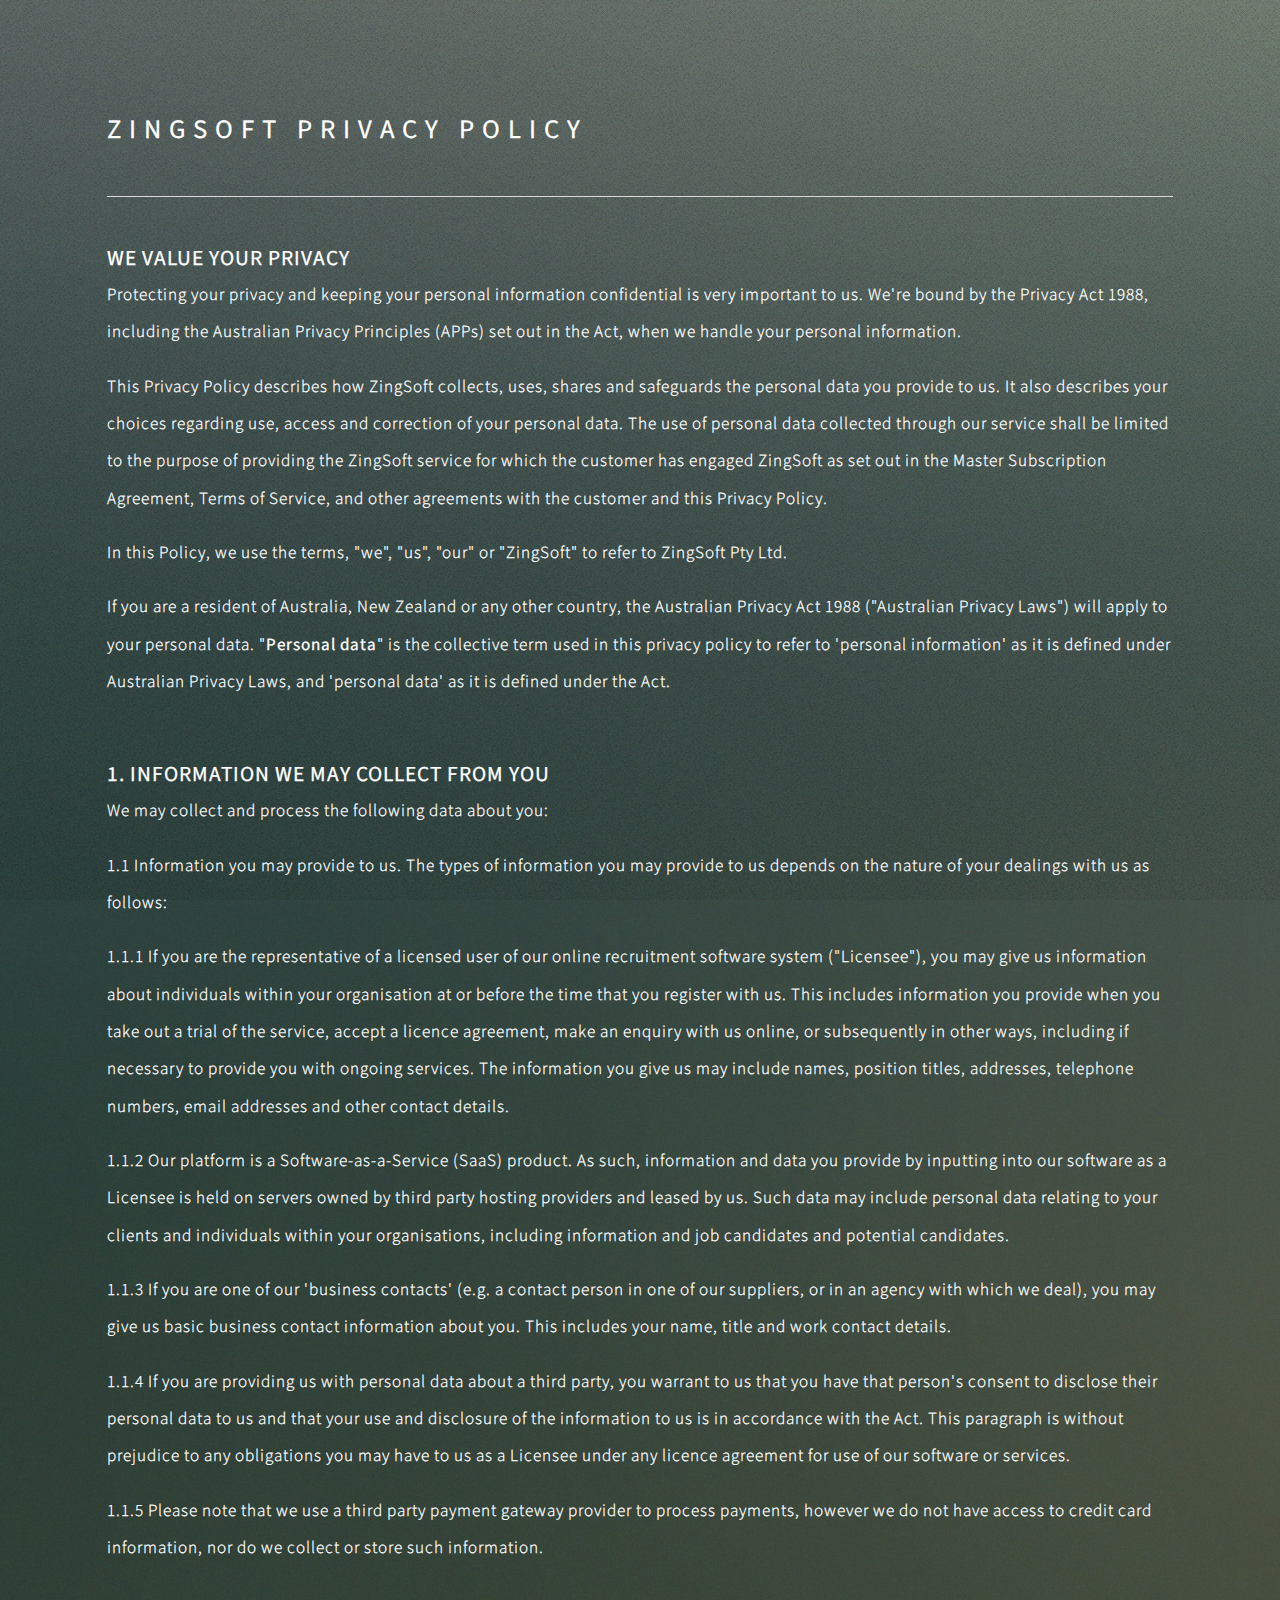
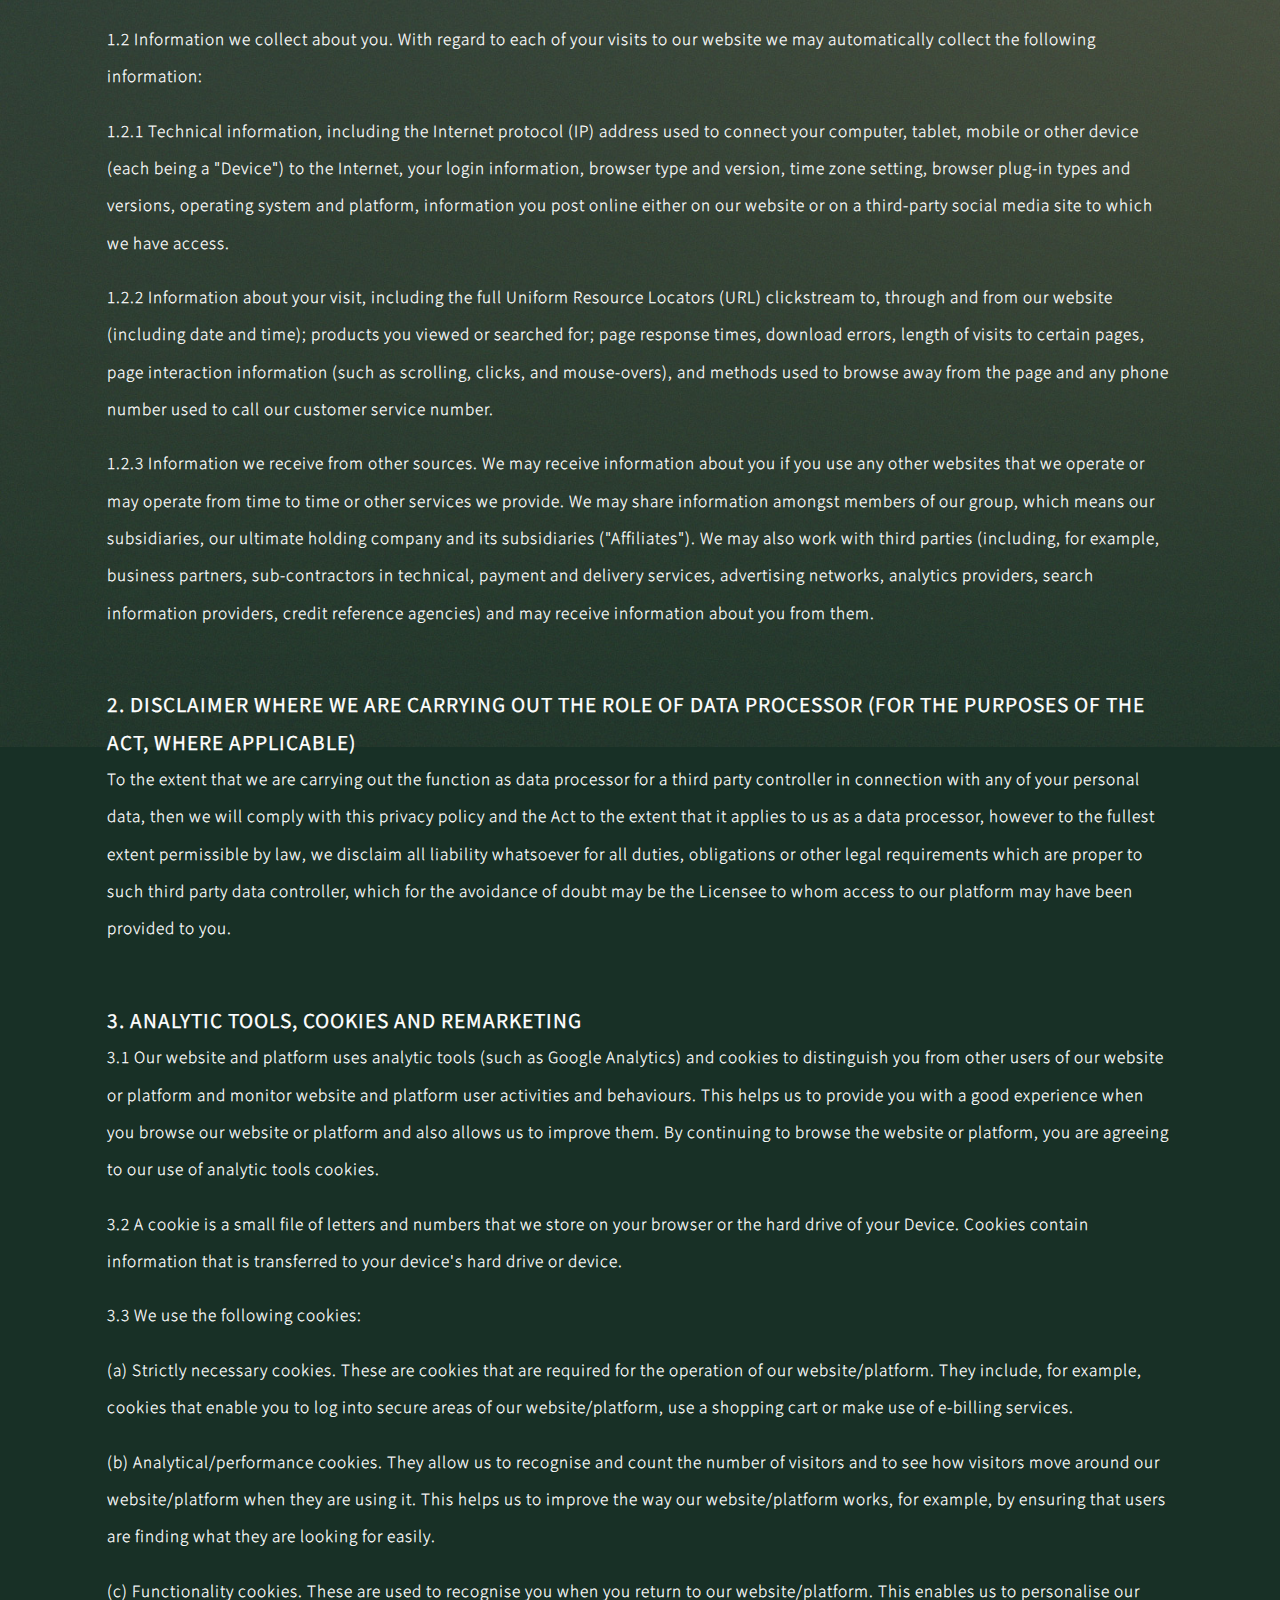
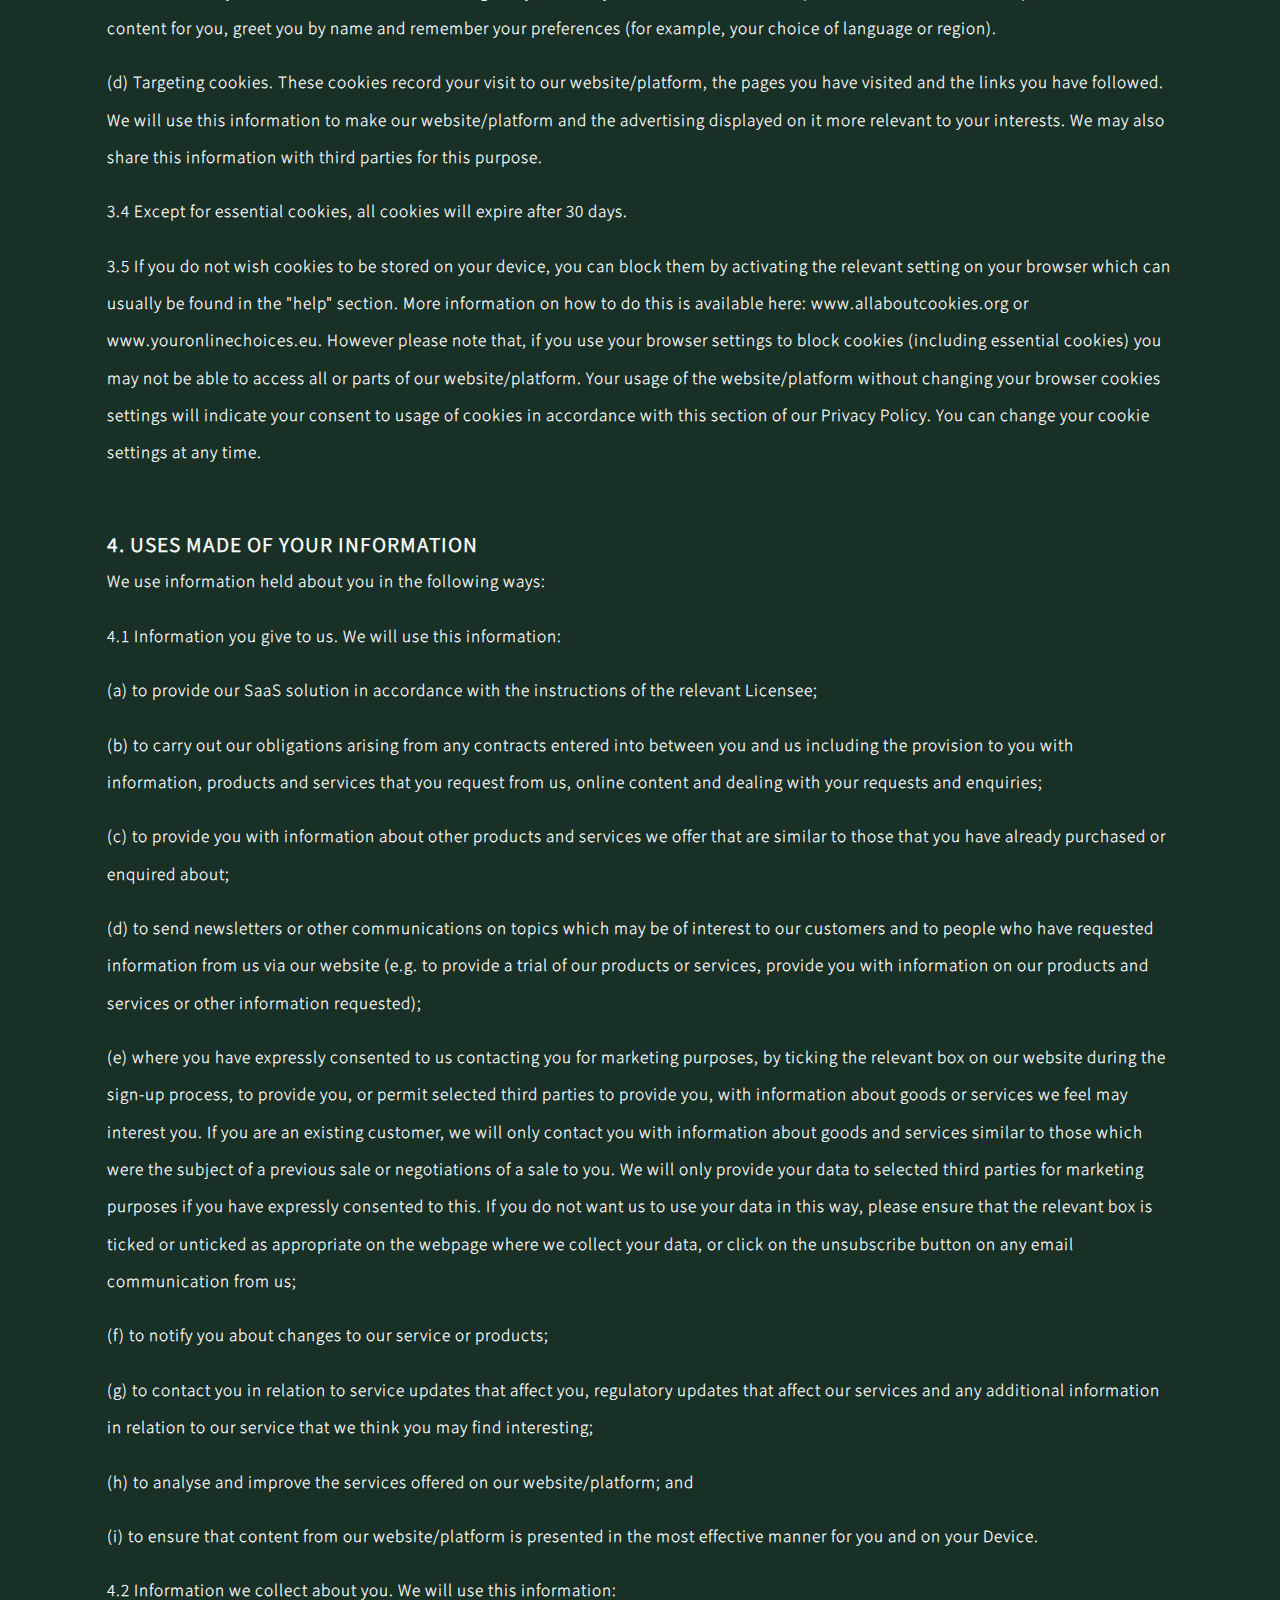
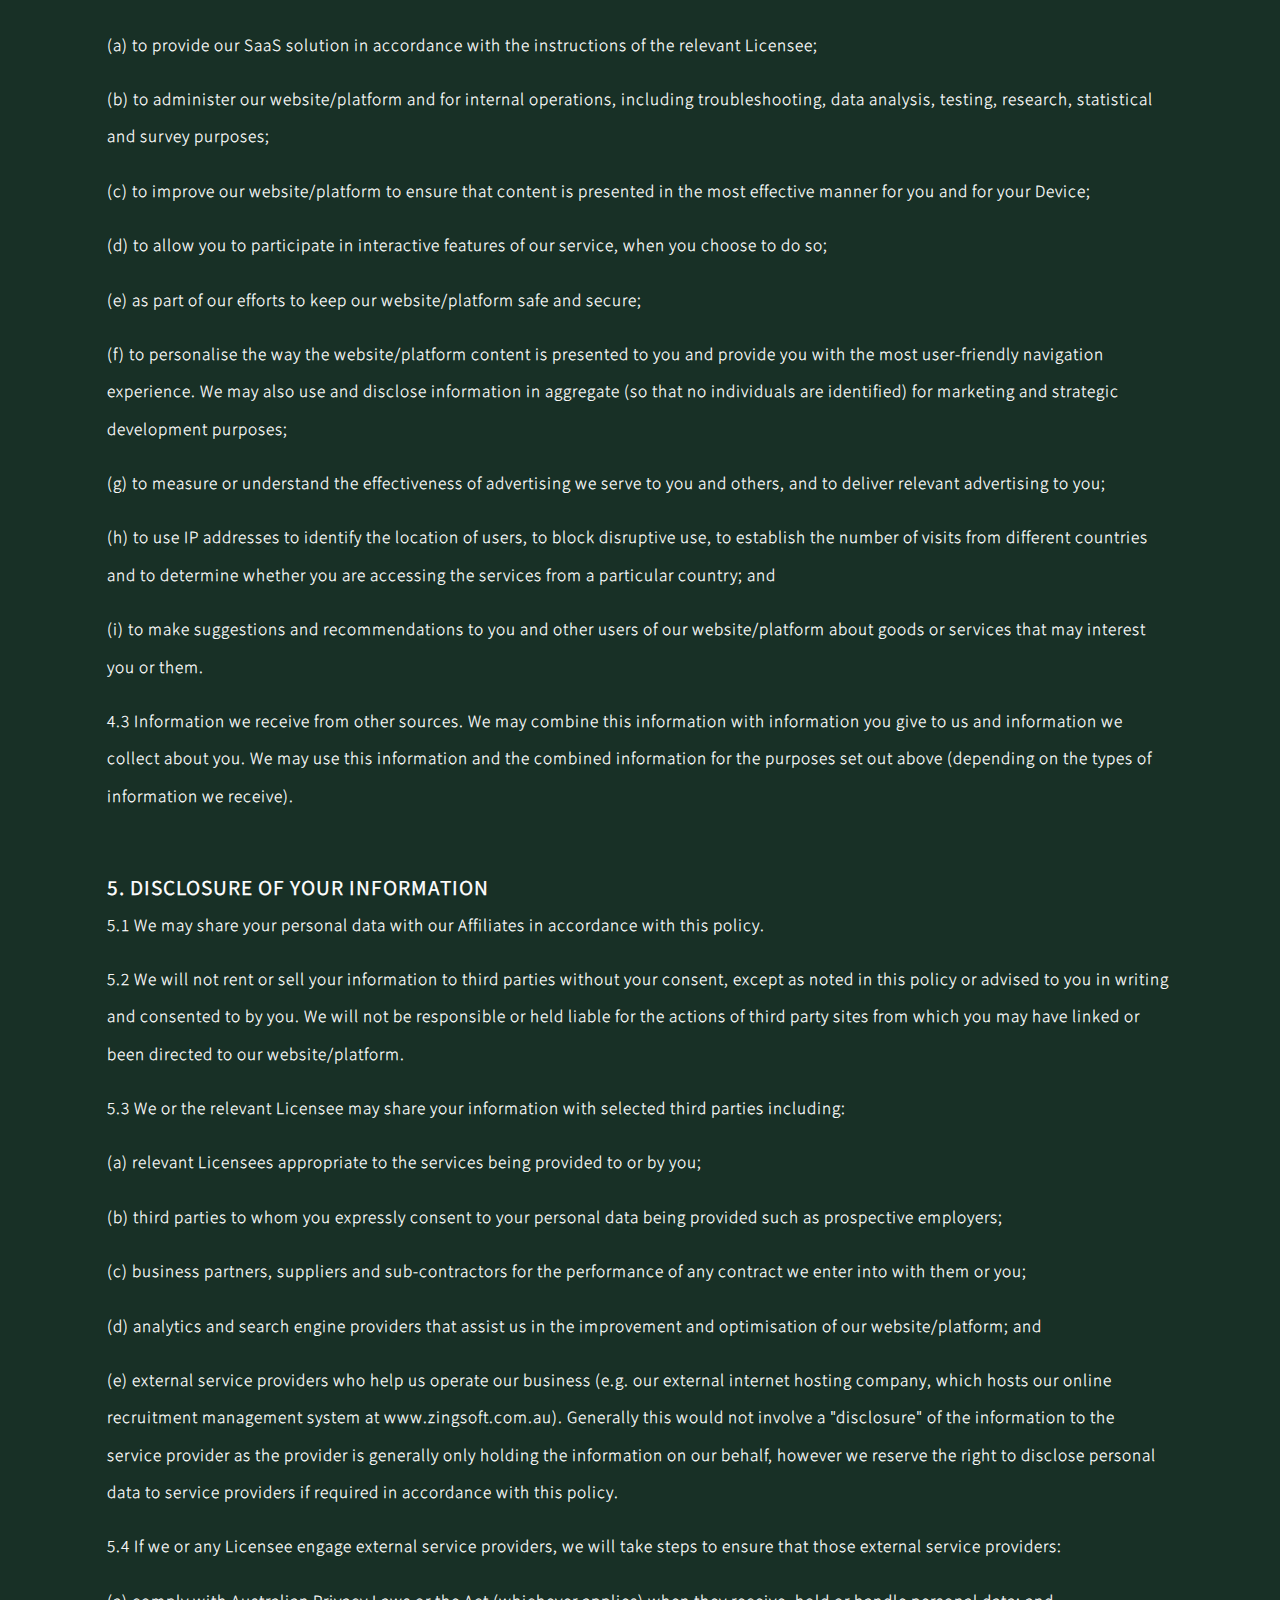
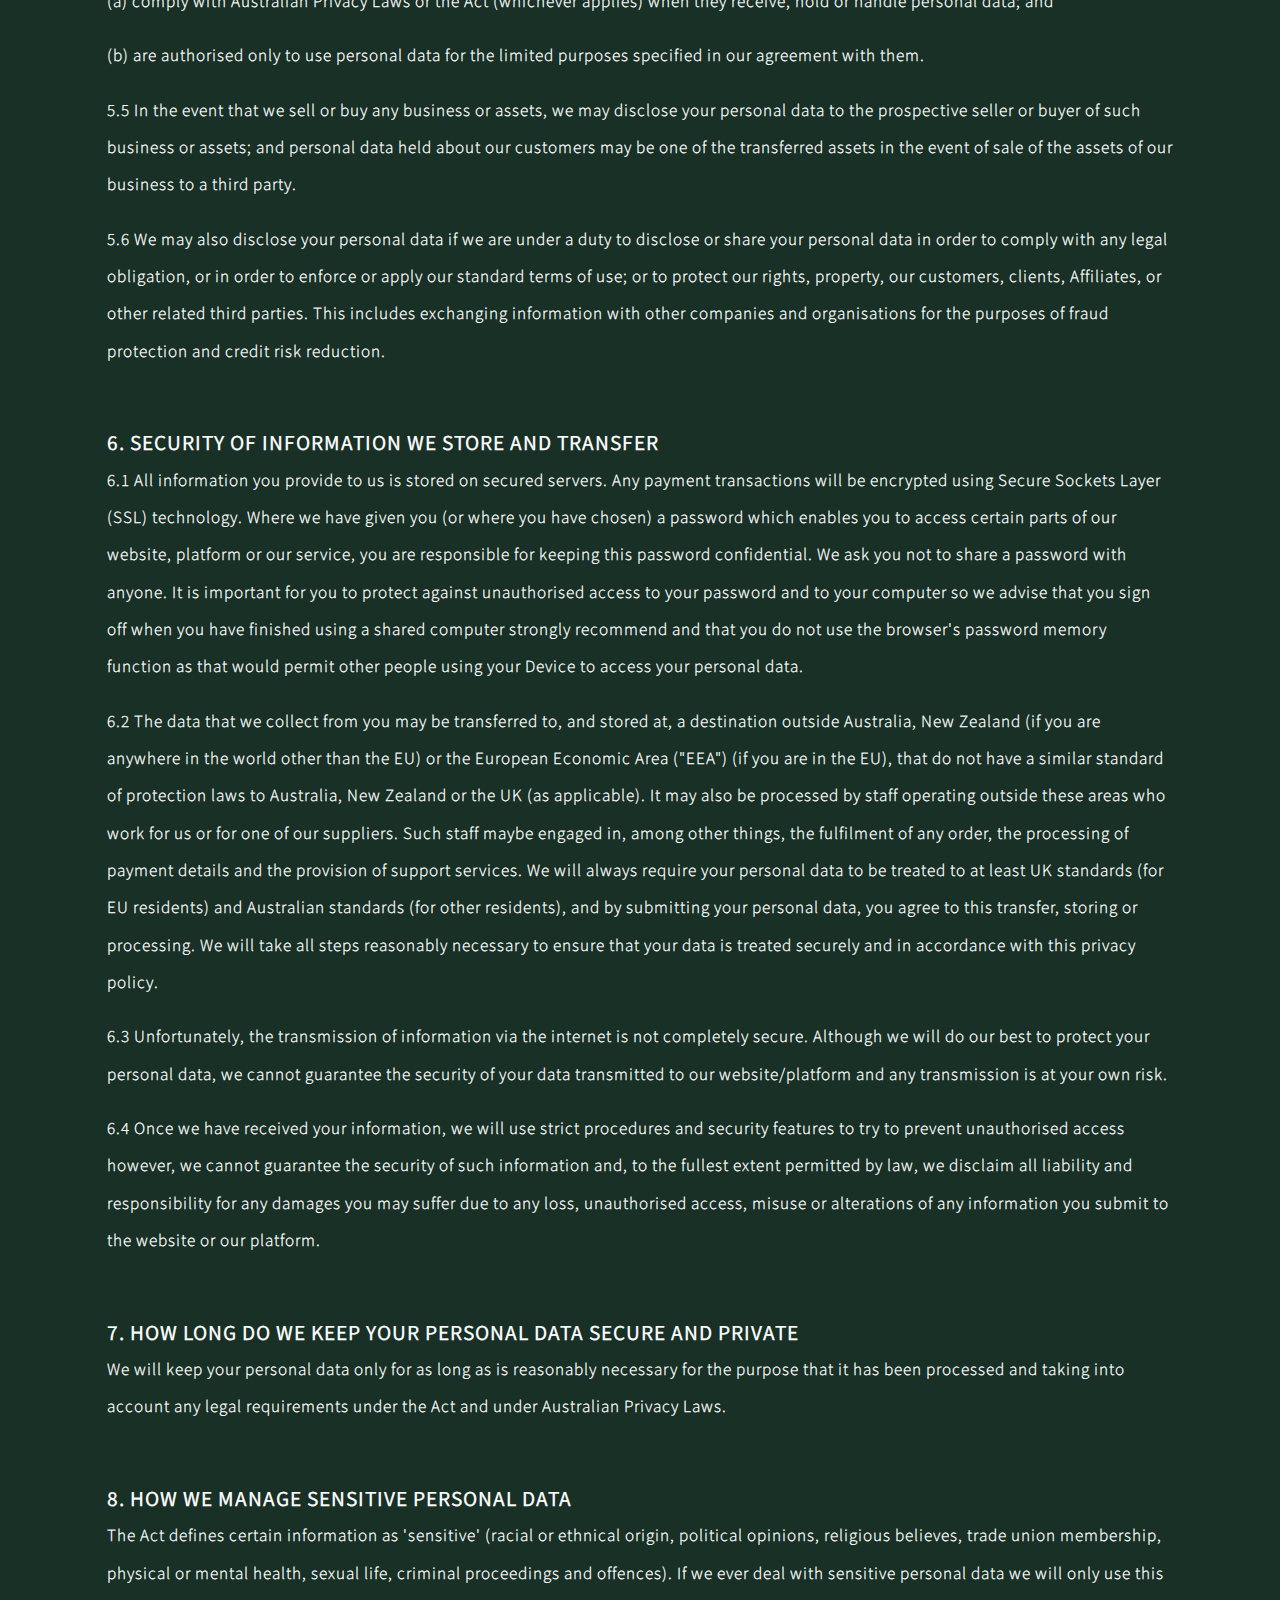
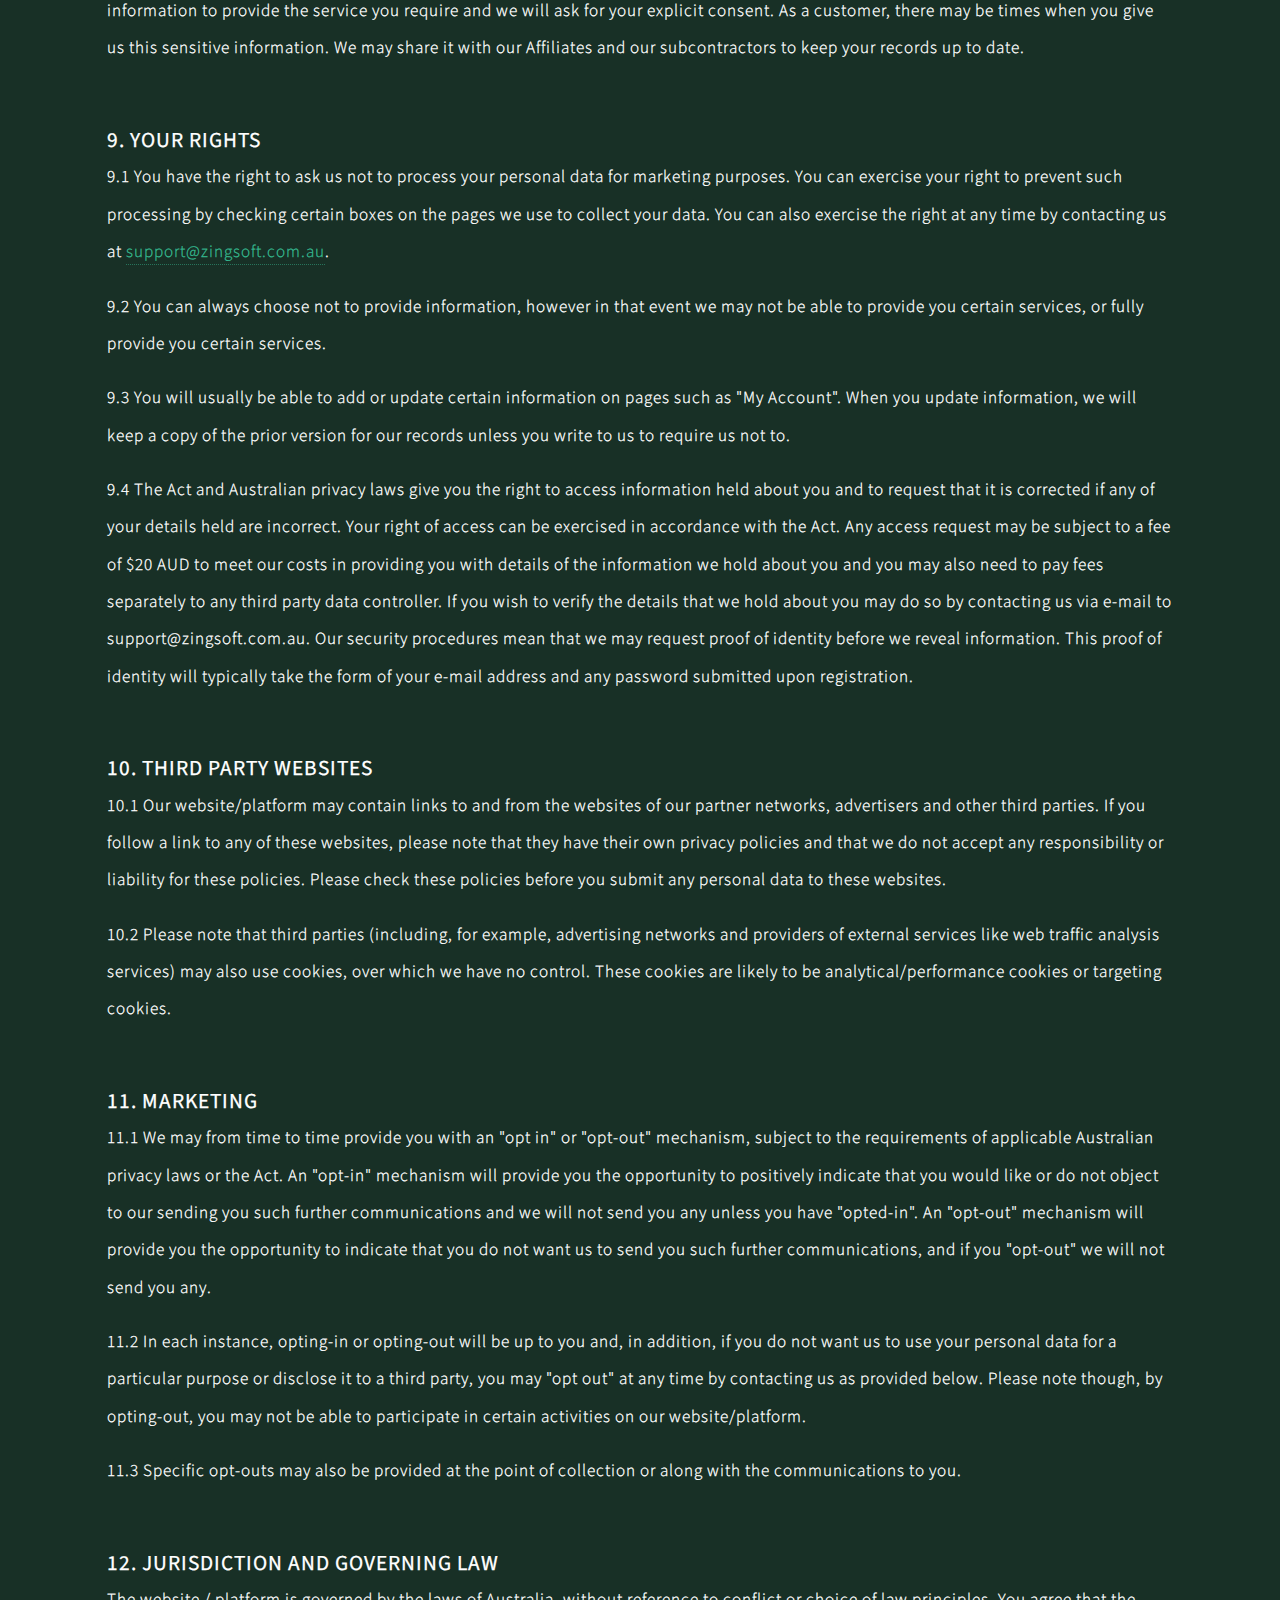
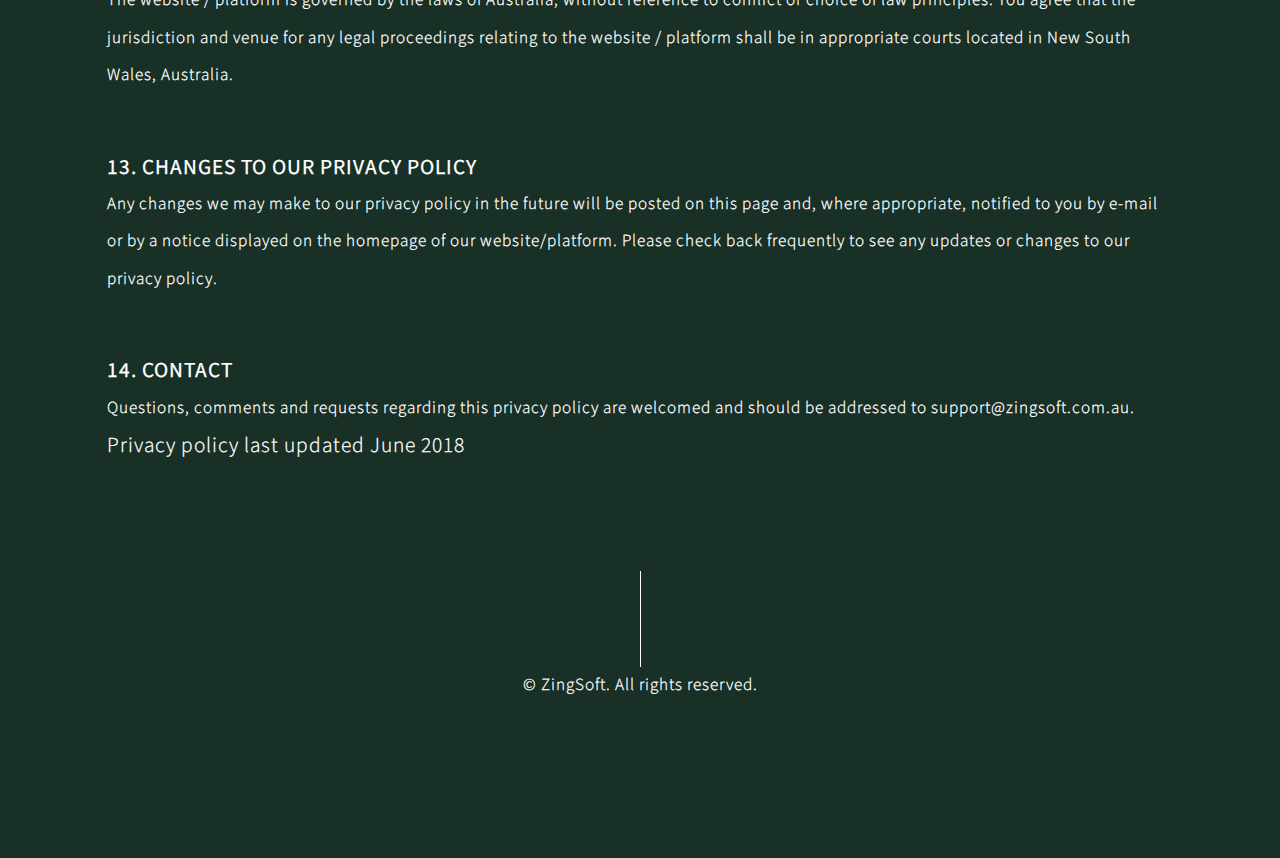
==== privacy.html @ b3373a80 "added privacy page" ====
<!DOCTYPE HTML>
<html>
	<head>
		<title>Overflow by HTML5 UP</title>
		<meta charset="utf-8" />
		<meta name="viewport" content="width=device-width, initial-scale=1" />
		<!--[if lte IE 8]><script src="assets/js/ie/html5shiv.js"></script><![endif]-->
		<link rel="stylesheet" href="assets/css/main.css" />
		<!--[if lte IE 8]><link rel="stylesheet" href="assets/css/ie8.css" /><![endif]-->
		<link rel="stylesheet" href="assets/css/privacy.css" />
	</head>
	<body>
		<!-- Banner -->
		<section id="privacy">
			<section class="content">
			<header>
				<h2>ZingSoft Privacy Policy</h2>
				<hr/>
			</header>

			<h1>We value your privacy</h1>
			<p> Protecting your privacy and keeping your personal information confidential is very important to us. We're bound by the Privacy Act 1988, including the Australian Privacy Principles (APPs) set out in the Act, when we handle your personal information.</p> 

			<p>This Privacy Policy describes how ZingSoft collects, uses, shares and safeguards the personal data you provide to us. It also describes your choices regarding use, access and correction of your personal data. The use of personal data collected through our service shall be limited to the purpose of providing the ZingSoft service for which the customer has engaged ZingSoft as set out in the Master Subscription Agreement, Terms of Service, and other agreements with the customer and this Privacy Policy.</p>

			<p>In this Policy, we use the terms, "we", "us", "our" or "ZingSoft" to refer to ZingSoft Pty Ltd.</p>

			<p>If you are a resident of Australia, New Zealand or any other country, the Australian Privacy Act 1988 ("Australian Privacy Laws") will apply to your personal data. "<b>Personal data</b>" is the collective term used in this privacy policy to refer to 'personal information' as it is defined under Australian Privacy Laws, and 'personal data' as it is defined under the Act.</p>
			<br/>


			<h1>1. Information we may collect from you</h1>
			<p>We may collect and process the following data about you:</p>
			<p>1.1 Information you may provide to us. The types of information you may provide to us depends on the nature of your dealings with us as follows:</p>

			<p>1.1.1 If you are the representative of a licensed user of our online recruitment software system ("Licensee"), you may give us information about individuals within your organisation at or before the time that you register with us. This includes information you provide when you take out a trial of the service, accept a licence agreement, make an enquiry with us online, or subsequently in other ways, including if necessary to provide you with ongoing services. The information you give us may include names, position titles, addresses, telephone numbers, email addresses and other contact details.</p>
			<p>1.1.2 Our platform is a Software-as-a-Service (SaaS) product. As such, information and data you provide by inputting into our software as a Licensee is held on servers owned by third party hosting providers and leased by us. Such data may include personal data relating to your clients and individuals within your organisations, including information and job candidates and potential candidates.</p>
			<p>1.1.3 If you are one of our 'business contacts' (e.g. a contact person in one of our suppliers, or in an agency with which we deal), you may give us basic business contact information about you. This includes your name, title and work contact details.</p>
			<p>1.1.4 If you are providing us with personal data about a third party, you warrant to us that you have that person's consent to disclose their personal data to us and that your use and disclosure of the information to us is in accordance with the Act. This paragraph is without prejudice to any obligations you may have to us as a Licensee under any licence agreement for use of our software or services.</p>
			<p>1.1.5 Please note that we use a third party payment gateway provider to process payments, however we do not have access to credit card information, nor do we collect or store such information.</p>

			<br/>
			<p>1.2 Information we collect about you. With regard to each of your visits to our website we may automatically collect the following information:</p>
			<p>1.2.1 Technical information, including the Internet protocol (IP) address used to connect your computer, tablet, mobile or other device (each being a "Device") to the Internet, your login information, browser type and version, time zone setting, browser plug-in types and versions, operating system and platform, information you post online either on our website or on a third-party social media site to which we have access.</p>
			<p>1.2.2 Information about your visit, including the full Uniform Resource Locators (URL) clickstream to, through and from our website (including date and time); products you viewed or searched for; page response times, download errors, length of visits to certain pages, page interaction information (such as scrolling, clicks, and mouse-overs), and methods used to browse away from the page and any phone number used to call our customer service number.</p>
			<p>1.2.3 Information we receive from other sources. We may receive information about you if you use any other websites that we operate or may operate from time to time or other services we provide. We may share information amongst members of our group, which means our subsidiaries, our ultimate holding company and its subsidiaries ("Affiliates"). We may also work with third parties (including, for example, business partners, sub-contractors in technical, payment and delivery services, advertising networks, analytics providers, search information providers, credit reference agencies) and may receive information about you from them.</p>



			<br/>
			<h1>2. Disclaimer where we are carrying out the role of data processor (for the purposes of the Act, where applicable)</h1>
			<p>To the extent that we are carrying out the function as data processor for a third party controller in connection with any of your personal data, then we will comply with this privacy policy and the Act to the extent that it applies to us as a data processor, however to the fullest extent permissible by law, we disclaim all liability whatsoever for all duties, obligations or other legal requirements which are proper to such third party data controller, which for the avoidance of doubt may be the Licensee to whom access to our platform may have been provided to you.</p>

			<br/>
			<h1>3. Analytic Tools, Cookies and Remarketing</h1>
			<p>3.1 Our website and platform uses analytic tools (such as Google Analytics) and cookies to distinguish you from other users of our website or platform and monitor website and platform user activities and behaviours. This helps us to provide you with a good experience when you browse our website or platform and also allows us to improve them. By continuing to browse the website or platform, you are agreeing to our use of analytic tools cookies.</p>
			<p>3.2 A cookie is a small file of letters and numbers that we store on your browser or the hard drive of your Device. Cookies contain information that is transferred to your device's hard drive or device.</p>
			<p>3.3 We use the following cookies:</p>
			<p>(a) Strictly necessary cookies. These are cookies that are required for the operation of our website/platform. They include, for example, cookies that enable you to log into secure areas of our website/platform, use a shopping cart or make use of e-billing services.</p>
			<p>(b) Analytical/performance cookies. They allow us to recognise and count the number of visitors and to see how visitors move around our website/platform when they are using it. This helps us to improve the way our website/platform works, for example, by ensuring that users are finding what they are looking for easily.</p>
			<p>(c) Functionality cookies. These are used to recognise you when you return to our website/platform. This enables us to personalise our content for you, greet you by name and remember your preferences (for example, your choice of language or region).</p>
			<p>(d) Targeting cookies. These cookies record your visit to our website/platform, the pages you have visited and the links you have followed. We will use this information to make our website/platform and the advertising displayed on it more relevant to your interests. We may also share this information with third parties for this purpose.</p>
			<p>3.4 Except for essential cookies, all cookies will expire after 30 days.</p>
			<p>3.5 If you do not wish cookies to be stored on your device, you can block them by activating the relevant setting on your browser which can usually be found in the "help" section. More information on how to do this is available here: www.allaboutcookies.org or www.youronlinechoices.eu. However please note that, if you use your browser settings to block cookies (including essential cookies) you may not be able to access all or parts of our website/platform. Your usage of the website/platform without changing your browser cookies settings will indicate your consent to usage of cookies in accordance with this section of our Privacy Policy. You can change your cookie settings at any time.</p><br/>


			<h1>4. Uses made of your information</h1>
			<!-- A comment is visible in the source code only -->
			<p>We use information held about you in the following ways:</p>
			<p>4.1 Information you give to us. We will use this information:</p>
			<p>(a) to provide our SaaS solution in accordance with the instructions of the relevant Licensee;</p>
			<p>(b) to carry out our obligations arising from any contracts entered into between you and us including the provision to you with information, products and services that you request from us, online content and dealing with your requests and enquiries;</p>
			<p>(c) to provide you with information about other products and services we offer that are similar to those that you have already purchased or enquired about;</p>
			<p>(d) to send newsletters or other communications on topics which may be of interest to our customers and to people who have requested information from us via our website (e.g. to provide a trial of our products or services, provide you with information on our products and services or other information requested);</p>
			<p>(e) where you have expressly consented to us contacting you for marketing purposes, by ticking the relevant box on our website during the sign-up process, to provide you, or permit selected third parties to provide you, with information about goods or services we feel may interest you. If you are an existing customer, we will only contact you with information about goods and services similar to those which were the subject of a previous sale or negotiations of a sale to you. We will only provide your data to selected third parties for marketing purposes if you have expressly consented to this. If you do not want us to use your data in this way, please ensure that the relevant box is ticked or unticked as appropriate on the webpage where we collect your data, or click on the unsubscribe button on any email communication from us;</p>
			<p>(f) to notify you about changes to our service or products;</p>
			<p>(g) to contact you in relation to service updates that affect you, regulatory updates that affect our services and any additional information in relation to our service that we think you may find interesting;</p>
			<p>(h) to analyse and improve the services offered on our website/platform; and</p>
			<p>(i) to ensure that content from our website/platform is presented in the most effective manner for you and on your Device.</p>

			<!-- A comment is visible in the source code only -->
			<p>4.2 Information we collect about you. We will use this information:</p>
			<p>(a) to provide our SaaS solution in accordance with the instructions of the relevant Licensee;</p>
			<p>(b) to administer our website/platform and for internal operations, including troubleshooting, data analysis, testing, research, statistical and survey purposes;</p>
			<p>(c) to improve our website/platform to ensure that content is presented in the most effective manner for you and for your Device;</p>
			<p>(d) to allow you to participate in interactive features of our service, when you choose to do so;</p>
			<p>(e) as part of our efforts to keep our website/platform safe and secure;</p>
			<p>(f) to personalise the way the website/platform content is presented to you and provide you with the most user-friendly navigation experience. We may also use and disclose information in aggregate (so that no individuals are identified) for marketing and strategic development purposes;</p>
			<p>(g) to measure or understand the effectiveness of advertising we serve to you and others, and to deliver relevant advertising to you;</p>
			<p>(h) to use IP addresses to identify the location of users, to block disruptive use, to establish the number of visits from different countries and to determine whether you are accessing the services from a particular country; and</p>
			<p>(i) to make suggestions and recommendations to you and other users of our website/platform about goods or services that may interest you or them. </p>

			<p>4.3 Information we receive from other sources. We may combine this information with information you give to us and information we collect about you. We may use this information and the combined information for the purposes set out above (depending on the types of information we receive).</p><br/>

			<h1>5. Disclosure of your information</h1>
			<p>5.1 We may share your personal data with our Affiliates in accordance with this policy.</p>
			<p>5.2 We will not rent or sell your information to third parties without your consent, except as noted in this policy or advised to you in writing and consented to by you. We will not be responsible or held liable for the actions of third party sites from which you may have linked or been directed to our website/platform.</p>
			<p>5.3 We or the relevant Licensee may share your information with selected third parties including:</p>
			<p>(a) relevant Licensees appropriate to the services being provided to or by you;</p>
			<p>(b) third parties to whom you expressly consent to your personal data being provided such as prospective employers;</p>
			<p>(c) business partners, suppliers and sub-contractors for the performance of any contract we enter into with them or you;</p>
			<p>(d) analytics and search engine providers that assist us in the improvement and optimisation of our website/platform; and</p>
			<p>(e) external service providers who help us operate our business (e.g. our external internet hosting company, which hosts our online recruitment management system at www.zingsoft.com.au). Generally this would not involve a "disclosure" of the information to the service provider as the provider is generally only holding the information on our behalf, however we reserve the right to disclose personal data to service providers if required in accordance with this policy.</p>
			<p>5.4 If we or any Licensee engage external service providers, we will take steps to ensure that those external service providers:</p>
			<p>(a) comply with Australian Privacy Laws or the Act (whichever applies) when they receive, hold or handle personal data; and</p>
			<p>(b) are authorised only to use personal data for the limited purposes specified in our agreement with them.</p>
			<p>5.5 In the event that we sell or buy any business or assets, we may disclose your personal data to the prospective seller or buyer of such business or assets; and personal data held about our customers may be one of the transferred assets in the event of sale of the assets of our business to a third party.</p>
			<p>5.6 We may also disclose your personal data if we are under a duty to disclose or share your personal data in order to comply with any legal obligation, or in order to enforce or apply our standard terms of use; or to protect our rights, property, our customers, clients, Affiliates, or other related third parties. This includes exchanging information with other companies and organisations for the purposes of fraud protection and credit risk reduction.</p><br/>

			<h1>6. Security of information we store and transfer</h1>
			<p>6.1 All information you provide to us is stored on secured servers. Any payment transactions will be encrypted using Secure Sockets Layer (SSL) technology. Where we have given you (or where you have chosen) a password which enables you to access certain parts of our website, platform or our service, you are responsible for keeping this password confidential. We ask you not to share a password with anyone. It is important for you to protect against unauthorised access to your password and to your computer so we advise that you sign off when you have finished using a shared computer strongly recommend and that you do not use the browser's password memory function as that would permit other people using your Device to access your personal data.</p>
			<p>6.2 The data that we collect from you may be transferred to, and stored at, a destination outside Australia, New Zealand (if you are anywhere in the world other than the EU) or the European Economic Area ("EEA") (if you are in the EU), that do not have a similar standard of protection laws to Australia, New Zealand or the UK (as applicable). It may also be processed by staff operating outside these areas who work for us or for one of our suppliers. Such staff maybe engaged in, among other things, the fulfilment of any order, the processing of payment details and the provision of support services. We will always require your personal data to be treated to at least UK standards (for EU residents) and Australian standards (for other residents), and by submitting your personal data, you agree to this transfer, storing or processing. We will take all steps reasonably necessary to ensure that your data is treated securely and in accordance with this privacy policy.</p>
			<p>6.3 Unfortunately, the transmission of information via the internet is not completely secure. Although we will do our best to protect your personal data, we cannot guarantee the security of your data transmitted to our website/platform and any transmission is at your own risk.</p>
			<p>6.4 Once we have received your information, we will use strict procedures and security features to try to prevent unauthorised access however, we cannot guarantee the security of such information and, to the fullest extent permitted by law, we disclaim all liability and responsibility for any damages you may suffer due to any loss, unauthorised access, misuse or alterations of any information you submit to the website or our platform.</p><br/>

			<h1>7. How long do we keep your personal data secure and private</h1>
			<p>We will keep your personal data only for as long as is reasonably necessary for the purpose that it has been processed and taking into account any legal requirements under the Act and under Australian Privacy Laws.</p><br/>

			<h1>8. How we manage sensitive personal data</h1>
			<p>The Act defines certain information as 'sensitive' (racial or ethnical origin, political opinions, religious believes, trade union membership, physical or mental health, sexual life, criminal proceedings and offences). If we ever deal with sensitive personal data we will only use this information to provide the service you require and we will ask for your explicit consent. As a customer, there may be times when you give us this sensitive information. We may share it with our Affiliates and our subcontractors to keep your records up to date.</p><br/>


			<h1>9. Your rights</h1>
			<p>9.1 You have the right to ask us not to process your personal data for marketing purposes. You can exercise your right to prevent such processing by checking certain boxes on the pages we use to collect your data. You can also exercise the right at any time by contacting us at <a href="mailto:support@zingsoft.com.au">support@zingsoft.com.au</a>.</p>
			<p>9.2 You can always choose not to provide information, however in that event we may not be able to provide you certain services, or fully provide you certain services.</p>
			<p>9.3 You will usually be able to add or update certain information on pages such as "My Account". When you update information, we will keep a copy of the prior version for our records unless you write to us to require us not to.</p>
			<p>9.4 The Act and Australian privacy laws give you the right to access information held about you and to request that it is corrected if any of your details held are incorrect. Your right of access can be exercised in accordance with the Act. Any access request may be subject to a fee of $20 AUD to meet our costs in providing you with details of the information we hold about you and you may also need to pay fees separately to any third party data controller. If you wish to verify the details that we hold about you may do so by contacting us via e-mail to support@zingsoft.com.au. Our security procedures mean that we may request proof of identity before we reveal information. This proof of identity will typically take the form of your e-mail address and any password submitted upon registration.</p><br/>

			<h1>10. Third party websites</h1>
			<p>10.1 Our website/platform may contain links to and from the websites of our partner networks, advertisers and other third parties. If you follow a link to any of these websites, please note that they have their own privacy policies and that we do not accept any responsibility or liability for these policies. Please check these policies before you submit any personal data to these websites.</p>
			<p>10.2 Please note that third parties (including, for example, advertising networks and providers of external services like web traffic analysis services) may also use cookies, over which we have no control. These cookies are likely to be analytical/performance cookies or targeting cookies.</p><br/>



			<h1>11. Marketing</h1>
			<p>11.1 We may from time to time provide you with an "opt in" or "opt-out" mechanism, subject to the requirements of applicable Australian privacy laws or the Act. An "opt-in" mechanism will provide you the opportunity to positively indicate that you would like or do not object to our sending you such further communications and we will not send you any unless you have "opted-in". An "opt-out" mechanism will provide you the opportunity to indicate that you do not want us to send you such further communications, and if you "opt-out" we will not send you any.</p>
			<p>11.2 In each instance, opting-in or opting-out will be up to you and, in addition, if you do not want us to use your personal data for a particular purpose or disclose it to a third party, you may "opt out" at any time by contacting us as provided below. Please note though, by opting-out, you may not be able to participate in certain activities on our website/platform.</p>
			<p>11.3 Specific opt-outs may also be provided at the point of collection or along with the communications to you.</p><br/>


			<h1>12. Jurisdiction and governing law</h1>
			<p>The website / platform is governed by the laws of Australia, without reference to conflict or choice of law principles. You agree that the jurisdiction and venue for any legal proceedings relating to the website / platform shall be in appropriate courts located in New South Wales, Australia.</p><br/>

			<h1>13. Changes to our privacy policy</h1>
			<p>Any changes we may make to our privacy policy in the future will be posted on this page and, where appropriate, notified to you by e-mail or by a notice displayed on the homepage of our website/platform. Please check back frequently to see any updates or changes to our privacy policy.</p><br/>

			<h1>14. Contact</h1>
			<p>Questions, comments and requests regarding this privacy policy are welcomed and should be addressed to support@zingsoft.com.au.</p>

			Privacy policy last updated June 2018
			
			</section>
		</section>

		<section id="footer">
			<div class="copyright">
				<ul class="menu">
					<li>&copy; ZingSoft. All rights reserved.</li>
				</ul>
			</div>
		</section>

		<!-- Scripts -->
			<script src="assets/js/jquery.min.js"></script>
			<script src="assets/js/jquery.scrolly.min.js"></script>
			<script src="assets/js/jquery.poptrox.min.js"></script>
			<script src="assets/js/skel.min.js"></script>
			<script src="assets/js/util.js"></script>
			<!--[if lte IE 8]><script src="assets/js/ie/respond.min.js"></script><![endif]-->
			<script src="assets/js/main.js"></script>

	</body>
</html>
---- assets/css/main.css ----
@import url("https://fonts.googleapis.com/css?family=Source+Sans+Pro:300,300italic,400,600");
@import url("font-awesome.min.css");

/*
	Overflow by HTML5 UP
	html5up.net | @ajlkn
	Free for personal and commercial use under the CCA 3.0 license (html5up.net/license)
*/

/* Reset */

	html, body, div, span, applet, object, iframe, h1, h2, h3, h4, h5, h6, p, blockquote, pre, a, abbr, acronym, address, big, cite, code, del, dfn, em, img, ins, kbd, q, s, samp, small, strike, strong, sub, sup, tt, var, b, u, i, center, dl, dt, dd, ol, ul, li, fieldset, form, label, legend, table, caption, tbody, tfoot, thead, tr, th, td, article, aside, canvas, details, embed, figure, figcaption, footer, header, hgroup, menu, nav, output, ruby, section, summary, time, mark, audio, video {
		margin: 0;
		padding: 0;
		border: 0;
		font-size: 100%;
		font: inherit;
		vertical-align: baseline;
	}

	article, aside, details, figcaption, figure, footer, header, hgroup, menu, nav, section {
		display: block;
	}

	body {
		line-height: 1;
	}

	ol, ul {
		list-style: none;
	}

	blockquote, q {
		quotes: none;
	}

	blockquote:before, blockquote:after, q:before, q:after {
		content: '';
		content: none;
	}

	table {
		border-collapse: collapse;
		border-spacing: 0;
	}

	body {
		-webkit-text-size-adjust: none;
	}

/* Box Model */

	*, *:before, *:after {
		-moz-box-sizing: border-box;
		-webkit-box-sizing: border-box;
		box-sizing: border-box;
	}

/* Containers */

	.container {
		margin-left: auto;
		margin-right: auto;
	}

	.container.\31 25\25 {
		width: 100%;
		max-width: 1425px;
		min-width: 1140px;
	}

	.container.\37 5\25 {
		width: 855px;
	}

	.container.\35 0\25 {
		width: 570px;
	}

	.container.\32 5\25 {
		width: 285px;
	}

	.container {
		width: 1140px;
	}

	@media screen and (max-width: 1680px) {

		.container.\31 25\25 {
			width: 100%;
			max-width: 1200px;
			min-width: 960px;
		}

		.container.\37 5\25 {
			width: 720px;
		}

		.container.\35 0\25 {
			width: 480px;
		}

		.container.\32 5\25 {
			width: 240px;
		}

		.container {
			width: 960px;
		}

	}

	@media screen and (max-width: 1080px) {

		.container.\31 25\25 {
			width: 100%;
			max-width: 118.75%;
			min-width: 95%;
		}

		.container.\37 5\25 {
			width: 71.25%;
		}

		.container.\35 0\25 {
			width: 47.5%;
		}

		.container.\32 5\25 {
			width: 23.75%;
		}

		.container {
			width: 95%;
		}

	}

	@media screen and (max-width: 840px) {

		.container.\31 25\25 {
			width: 100%;
			max-width: 118.75%;
			min-width: 95%;
		}

		.container.\37 5\25 {
			width: 71.25%;
		}

		.container.\35 0\25 {
			width: 47.5%;
		}

		.container.\32 5\25 {
			width: 23.75%;
		}

		.container {
			width: 95%;
		}

	}

	@media screen and (max-width: 736px) {

		.container.\31 25\25 {
			width: 100%;
			max-width: 118.75%;
			min-width: 95%;
		}

		.container.\37 5\25 {
			width: 71.25%;
		}

		.container.\35 0\25 {
			width: 47.5%;
		}

		.container.\32 5\25 {
			width: 23.75%;
		}

		.container {
			width: 95% !important;
		}

	}

/* Grid */

	.row {
		border-bottom: solid 1px transparent;
		-moz-box-sizing: border-box;
		-webkit-box-sizing: border-box;
		box-sizing: border-box;
	}

	.row > * {
		float: left;
		-moz-box-sizing: border-box;
		-webkit-box-sizing: border-box;
		box-sizing: border-box;
	}

	.row:after, .row:before {
		content: '';
		display: block;
		clear: both;
		height: 0;
	}

	.row.uniform > * > :first-child {
		margin-top: 0;
	}

	.row.uniform > * > :last-child {
		margin-bottom: 0;
	}

	.row.\30 \25 > * {
		padding: 0px 0 0 0px;
	}

	.row.\30 \25 {
		margin: 0px 0 -1px 0px;
	}

	.row.uniform.\30 \25 > * {
		padding: 0px 0 0 0px;
	}

	.row.uniform.\30 \25 {
		margin: 0px 0 -1px 0px;
	}

	.row > * {
		padding: 40px 0 0 40px;
	}

	.row {
		margin: -40px 0 -1px -40px;
	}

	.row.uniform > * {
		padding: 40px 0 0 40px;
	}

	.row.uniform {
		margin: -40px 0 -1px -40px;
	}

	.row.\32 00\25 > * {
		padding: 80px 0 0 80px;
	}

	.row.\32 00\25 {
		margin: -80px 0 -1px -80px;
	}

	.row.uniform.\32 00\25 > * {
		padding: 80px 0 0 80px;
	}

	.row.uniform.\32 00\25 {
		margin: -80px 0 -1px -80px;
	}

	.row.\31 50\25 > * {
		padding: 60px 0 0 60px;
	}

	.row.\31 50\25 {
		margin: -60px 0 -1px -60px;
	}

	.row.uniform.\31 50\25 > * {
		padding: 60px 0 0 60px;
	}

	.row.uniform.\31 50\25 {
		margin: -60px 0 -1px -60px;
	}

	.row.\35 0\25 > * {
		padding: 20px 0 0 20px;
	}

	.row.\35 0\25 {
		margin: -20px 0 -1px -20px;
	}

	.row.uniform.\35 0\25 > * {
		padding: 20px 0 0 20px;
	}

	.row.uniform.\35 0\25 {
		margin: -20px 0 -1px -20px;
	}

	.row.\32 5\25 > * {
		padding: 10px 0 0 10px;
	}

	.row.\32 5\25 {
		margin: -10px 0 -1px -10px;
	}

	.row.uniform.\32 5\25 > * {
		padding: 10px 0 0 10px;
	}

	.row.uniform.\32 5\25 {
		margin: -10px 0 -1px -10px;
	}

	.\31 2u, .\31 2u\24 {
		width: 100%;
		clear: none;
		margin-left: 0;
	}

	.\31 1u, .\31 1u\24 {
		width: 91.6666666667%;
		clear: none;
		margin-left: 0;
	}

	.\31 0u, .\31 0u\24 {
		width: 83.3333333333%;
		clear: none;
		margin-left: 0;
	}

	.\39 u, .\39 u\24 {
		width: 75%;
		clear: none;
		margin-left: 0;
	}

	.\38 u, .\38 u\24 {
		width: 66.6666666667%;
		clear: none;
		margin-left: 0;
	}

	.\37 u, .\37 u\24 {
		width: 58.3333333333%;
		clear: none;
		margin-left: 0;
	}

	.\36 u, .\36 u\24 {
		width: 50%;
		clear: none;
		margin-left: 0;
	}

	.\35 u, .\35 u\24 {
		width: 41.6666666667%;
		clear: none;
		margin-left: 0;
	}

	.\34 u, .\34 u\24 {
		width: 33.3333333333%;
		clear: none;
		margin-left: 0;
	}

	.\33 u, .\33 u\24 {
		width: 25%;
		clear: none;
		margin-left: 0;
	}

	.\32 u, .\32 u\24 {
		width: 16.6666666667%;
		clear: none;
		margin-left: 0;
	}

	.\31 u, .\31 u\24 {
		width: 8.3333333333%;
		clear: none;
		margin-left: 0;
	}

	.\31 2u\24 + *,
	.\31 1u\24 + *,
	.\31 0u\24 + *,
	.\39 u\24 + *,
	.\38 u\24 + *,
	.\37 u\24 + *,
	.\36 u\24 + *,
	.\35 u\24 + *,
	.\34 u\24 + *,
	.\33 u\24 + *,
	.\32 u\24 + *,
	.\31 u\24 + * {
		clear: left;
	}

	.\-11u {
		margin-left: 91.66667%;
	}

	.\-10u {
		margin-left: 83.33333%;
	}

	.\-9u {
		margin-left: 75%;
	}

	.\-8u {
		margin-left: 66.66667%;
	}

	.\-7u {
		margin-left: 58.33333%;
	}

	.\-6u {
		margin-left: 50%;
	}

	.\-5u {
		margin-left: 41.66667%;
	}

	.\-4u {
		margin-left: 33.33333%;
	}

	.\-3u {
		margin-left: 25%;
	}

	.\-2u {
		margin-left: 16.66667%;
	}

	.\-1u {
		margin-left: 8.33333%;
	}

	@media screen and (max-width: 1680px) {

		.row > * {
			padding: 40px 0 0 40px;
		}

		.row {
			margin: -40px 0 -1px -40px;
		}

		.row.uniform > * {
			padding: 40px 0 0 40px;
		}

		.row.uniform {
			margin: -40px 0 -1px -40px;
		}

		.row.\32 00\25 > * {
			padding: 80px 0 0 80px;
		}

		.row.\32 00\25 {
			margin: -80px 0 -1px -80px;
		}

		.row.uniform.\32 00\25 > * {
			padding: 80px 0 0 80px;
		}

		.row.uniform.\32 00\25 {
			margin: -80px 0 -1px -80px;
		}

		.row.\31 50\25 > * {
			padding: 60px 0 0 60px;
		}

		.row.\31 50\25 {
			margin: -60px 0 -1px -60px;
		}

		.row.uniform.\31 50\25 > * {
			padding: 60px 0 0 60px;
		}

		.row.uniform.\31 50\25 {
			margin: -60px 0 -1px -60px;
		}

		.row.\35 0\25 > * {
			padding: 20px 0 0 20px;
		}

		.row.\35 0\25 {
			margin: -20px 0 -1px -20px;
		}

		.row.uniform.\35 0\25 > * {
			padding: 20px 0 0 20px;
		}

		.row.uniform.\35 0\25 {
			margin: -20px 0 -1px -20px;
		}

		.row.\32 5\25 > * {
			padding: 10px 0 0 10px;
		}

		.row.\32 5\25 {
			margin: -10px 0 -1px -10px;
		}

		.row.uniform.\32 5\25 > * {
			padding: 10px 0 0 10px;
		}

		.row.uniform.\32 5\25 {
			margin: -10px 0 -1px -10px;
		}

		.\31 2u\28wide\29, .\31 2u\24\28wide\29 {
			width: 100%;
			clear: none;
			margin-left: 0;
		}

		.\31 1u\28wide\29, .\31 1u\24\28wide\29 {
			width: 91.6666666667%;
			clear: none;
			margin-left: 0;
		}

		.\31 0u\28wide\29, .\31 0u\24\28wide\29 {
			width: 83.3333333333%;
			clear: none;
			margin-left: 0;
		}

		.\39 u\28wide\29, .\39 u\24\28wide\29 {
			width: 75%;
			clear: none;
			margin-left: 0;
		}

		.\38 u\28wide\29, .\38 u\24\28wide\29 {
			width: 66.6666666667%;
			clear: none;
			margin-left: 0;
		}

		.\37 u\28wide\29, .\37 u\24\28wide\29 {
			width: 58.3333333333%;
			clear: none;
			margin-left: 0;
		}

		.\36 u\28wide\29, .\36 u\24\28wide\29 {
			width: 50%;
			clear: none;
			margin-left: 0;
		}

		.\35 u\28wide\29, .\35 u\24\28wide\29 {
			width: 41.6666666667%;
			clear: none;
			margin-left: 0;
		}

		.\34 u\28wide\29, .\34 u\24\28wide\29 {
			width: 33.3333333333%;
			clear: none;
			margin-left: 0;
		}

		.\33 u\28wide\29, .\33 u\24\28wide\29 {
			width: 25%;
			clear: none;
			margin-left: 0;
		}

		.\32 u\28wide\29, .\32 u\24\28wide\29 {
			width: 16.6666666667%;
			clear: none;
			margin-left: 0;
		}

		.\31 u\28wide\29, .\31 u\24\28wide\29 {
			width: 8.3333333333%;
			clear: none;
			margin-left: 0;
		}

		.\31 2u\24\28wide\29 + *,
		.\31 1u\24\28wide\29 + *,
		.\31 0u\24\28wide\29 + *,
		.\39 u\24\28wide\29 + *,
		.\38 u\24\28wide\29 + *,
		.\37 u\24\28wide\29 + *,
		.\36 u\24\28wide\29 + *,
		.\35 u\24\28wide\29 + *,
		.\34 u\24\28wide\29 + *,
		.\33 u\24\28wide\29 + *,
		.\32 u\24\28wide\29 + *,
		.\31 u\24\28wide\29 + * {
			clear: left;
		}

		.\-11u\28wide\29 {
			margin-left: 91.66667%;
		}

		.\-10u\28wide\29 {
			margin-left: 83.33333%;
		}

		.\-9u\28wide\29 {
			margin-left: 75%;
		}

		.\-8u\28wide\29 {
			margin-left: 66.66667%;
		}

		.\-7u\28wide\29 {
			margin-left: 58.33333%;
		}

		.\-6u\28wide\29 {
			margin-left: 50%;
		}

		.\-5u\28wide\29 {
			margin-left: 41.66667%;
		}

		.\-4u\28wide\29 {
			margin-left: 33.33333%;
		}

		.\-3u\28wide\29 {
			margin-left: 25%;
		}

		.\-2u\28wide\29 {
			margin-left: 16.66667%;
		}

		.\-1u\28wide\29 {
			margin-left: 8.33333%;
		}

	}

	@media screen and (max-width: 1080px) {

		.row > * {
			padding: 40px 0 0 40px;
		}

		.row {
			margin: -40px 0 -1px -40px;
		}

		.row.uniform > * {
			padding: 40px 0 0 40px;
		}

		.row.uniform {
			margin: -40px 0 -1px -40px;
		}

		.row.\32 00\25 > * {
			padding: 80px 0 0 80px;
		}

		.row.\32 00\25 {
			margin: -80px 0 -1px -80px;
		}

		.row.uniform.\32 00\25 > * {
			padding: 80px 0 0 80px;
		}

		.row.uniform.\32 00\25 {
			margin: -80px 0 -1px -80px;
		}

		.row.\31 50\25 > * {
			padding: 60px 0 0 60px;
		}

		.row.\31 50\25 {
			margin: -60px 0 -1px -60px;
		}

		.row.uniform.\31 50\25 > * {
			padding: 60px 0 0 60px;
		}

		.row.uniform.\31 50\25 {
			margin: -60px 0 -1px -60px;
		}

		.row.\35 0\25 > * {
			padding: 20px 0 0 20px;
		}

		.row.\35 0\25 {
			margin: -20px 0 -1px -20px;
		}

		.row.uniform.\35 0\25 > * {
			padding: 20px 0 0 20px;
		}

		.row.uniform.\35 0\25 {
			margin: -20px 0 -1px -20px;
		}

		.row.\32 5\25 > * {
			padding: 10px 0 0 10px;
		}

		.row.\32 5\25 {
			margin: -10px 0 -1px -10px;
		}

		.row.uniform.\32 5\25 > * {
			padding: 10px 0 0 10px;
		}

		.row.uniform.\32 5\25 {
			margin: -10px 0 -1px -10px;
		}

		.\31 2u\28normal\29, .\31 2u\24\28normal\29 {
			width: 100%;
			clear: none;
			margin-left: 0;
		}

		.\31 1u\28normal\29, .\31 1u\24\28normal\29 {
			width: 91.6666666667%;
			clear: none;
			margin-left: 0;
		}

		.\31 0u\28normal\29, .\31 0u\24\28normal\29 {
			width: 83.3333333333%;
			clear: none;
			margin-left: 0;
		}

		.\39 u\28normal\29, .\39 u\24\28normal\29 {
			width: 75%;
			clear: none;
			margin-left: 0;
		}

		.\38 u\28normal\29, .\38 u\24\28normal\29 {
			width: 66.6666666667%;
			clear: none;
			margin-left: 0;
		}

		.\37 u\28normal\29, .\37 u\24\28normal\29 {
			width: 58.3333333333%;
			clear: none;
			margin-left: 0;
		}

		.\36 u\28normal\29, .\36 u\24\28normal\29 {
			width: 50%;
			clear: none;
			margin-left: 0;
		}

		.\35 u\28normal\29, .\35 u\24\28normal\29 {
			width: 41.6666666667%;
			clear: none;
			margin-left: 0;
		}

		.\34 u\28normal\29, .\34 u\24\28normal\29 {
			width: 33.3333333333%;
			clear: none;
			margin-left: 0;
		}

		.\33 u\28normal\29, .\33 u\24\28normal\29 {
			width: 25%;
			clear: none;
			margin-left: 0;
		}

		.\32 u\28normal\29, .\32 u\24\28normal\29 {
			width: 16.6666666667%;
			clear: none;
			margin-left: 0;
		}

		.\31 u\28normal\29, .\31 u\24\28normal\29 {
			width: 8.3333333333%;
			clear: none;
			margin-left: 0;
		}

		.\31 2u\24\28normal\29 + *,
		.\31 1u\24\28normal\29 + *,
		.\31 0u\24\28normal\29 + *,
		.\39 u\24\28normal\29 + *,
		.\38 u\24\28normal\29 + *,
		.\37 u\24\28normal\29 + *,
		.\36 u\24\28normal\29 + *,
		.\35 u\24\28normal\29 + *,
		.\34 u\24\28normal\29 + *,
		.\33 u\24\28normal\29 + *,
		.\32 u\24\28normal\29 + *,
		.\31 u\24\28normal\29 + * {
			clear: left;
		}

		.\-11u\28normal\29 {
			margin-left: 91.66667%;
		}

		.\-10u\28normal\29 {
			margin-left: 83.33333%;
		}

		.\-9u\28normal\29 {
			margin-left: 75%;
		}

		.\-8u\28normal\29 {
			margin-left: 66.66667%;
		}

		.\-7u\28normal\29 {
			margin-left: 58.33333%;
		}

		.\-6u\28normal\29 {
			margin-left: 50%;
		}

		.\-5u\28normal\29 {
			margin-left: 41.66667%;
		}

		.\-4u\28normal\29 {
			margin-left: 33.33333%;
		}

		.\-3u\28normal\29 {
			margin-left: 25%;
		}

		.\-2u\28normal\29 {
			margin-left: 16.66667%;
		}

		.\-1u\28normal\29 {
			margin-left: 8.33333%;
		}

	}

	@media screen and (max-width: 840px) {

		.row > * {
			padding: 30px 0 0 30px;
		}

		.row {
			margin: -30px 0 -1px -30px;
		}

		.row.uniform > * {
			padding: 30px 0 0 30px;
		}

		.row.uniform {
			margin: -30px 0 -1px -30px;
		}

		.row.\32 00\25 > * {
			padding: 60px 0 0 60px;
		}

		.row.\32 00\25 {
			margin: -60px 0 -1px -60px;
		}

		.row.uniform.\32 00\25 > * {
			padding: 60px 0 0 60px;
		}

		.row.uniform.\32 00\25 {
			margin: -60px 0 -1px -60px;
		}

		.row.\31 50\25 > * {
			padding: 45px 0 0 45px;
		}

		.row.\31 50\25 {
			margin: -45px 0 -1px -45px;
		}

		.row.uniform.\31 50\25 > * {
			padding: 45px 0 0 45px;
		}

		.row.uniform.\31 50\25 {
			margin: -45px 0 -1px -45px;
		}

		.row.\35 0\25 > * {
			padding: 15px 0 0 15px;
		}

		.row.\35 0\25 {
			margin: -15px 0 -1px -15px;
		}

		.row.uniform.\35 0\25 > * {
			padding: 15px 0 0 15px;
		}

		.row.uniform.\35 0\25 {
			margin: -15px 0 -1px -15px;
		}

		.row.\32 5\25 > * {
			padding: 7.5px 0 0 7.5px;
		}

		.row.\32 5\25 {
			margin: -7.5px 0 -1px -7.5px;
		}

		.row.uniform.\32 5\25 > * {
			padding: 7.5px 0 0 7.5px;
		}

		.row.uniform.\32 5\25 {
			margin: -7.5px 0 -1px -7.5px;
		}

		.\31 2u\28narrow\29, .\31 2u\24\28narrow\29 {
			width: 100%;
			clear: none;
			margin-left: 0;
		}

		.\31 1u\28narrow\29, .\31 1u\24\28narrow\29 {
			width: 91.6666666667%;
			clear: none;
			margin-left: 0;
		}

		.\31 0u\28narrow\29, .\31 0u\24\28narrow\29 {
			width: 83.3333333333%;
			clear: none;
			margin-left: 0;
		}

		.\39 u\28narrow\29, .\39 u\24\28narrow\29 {
			width: 75%;
			clear: none;
			margin-left: 0;
		}

		.\38 u\28narrow\29, .\38 u\24\28narrow\29 {
			width: 66.6666666667%;
			clear: none;
			margin-left: 0;
		}

		.\37 u\28narrow\29, .\37 u\24\28narrow\29 {
			width: 58.3333333333%;
			clear: none;
			margin-left: 0;
		}

		.\36 u\28narrow\29, .\36 u\24\28narrow\29 {
			width: 50%;
			clear: none;
			margin-left: 0;
		}

		.\35 u\28narrow\29, .\35 u\24\28narrow\29 {
			width: 41.6666666667%;
			clear: none;
			margin-left: 0;
		}

		.\34 u\28narrow\29, .\34 u\24\28narrow\29 {
			width: 33.3333333333%;
			clear: none;
			margin-left: 0;
		}

		.\33 u\28narrow\29, .\33 u\24\28narrow\29 {
			width: 25%;
			clear: none;
			margin-left: 0;
		}

		.\32 u\28narrow\29, .\32 u\24\28narrow\29 {
			width: 16.6666666667%;
			clear: none;
			margin-left: 0;
		}

		.\31 u\28narrow\29, .\31 u\24\28narrow\29 {
			width: 8.3333333333%;
			clear: none;
			margin-left: 0;
		}

		.\31 2u\24\28narrow\29 + *,
		.\31 1u\24\28narrow\29 + *,
		.\31 0u\24\28narrow\29 + *,
		.\39 u\24\28narrow\29 + *,
		.\38 u\24\28narrow\29 + *,
		.\37 u\24\28narrow\29 + *,
		.\36 u\24\28narrow\29 + *,
		.\35 u\24\28narrow\29 + *,
		.\34 u\24\28narrow\29 + *,
		.\33 u\24\28narrow\29 + *,
		.\32 u\24\28narrow\29 + *,
		.\31 u\24\28narrow\29 + * {
			clear: left;
		}

		.\-11u\28narrow\29 {
			margin-left: 91.66667%;
		}

		.\-10u\28narrow\29 {
			margin-left: 83.33333%;
		}

		.\-9u\28narrow\29 {
			margin-left: 75%;
		}

		.\-8u\28narrow\29 {
			margin-left: 66.66667%;
		}

		.\-7u\28narrow\29 {
			margin-left: 58.33333%;
		}

		.\-6u\28narrow\29 {
			margin-left: 50%;
		}

		.\-5u\28narrow\29 {
			margin-left: 41.66667%;
		}

		.\-4u\28narrow\29 {
			margin-left: 33.33333%;
		}

		.\-3u\28narrow\29 {
			margin-left: 25%;
		}

		.\-2u\28narrow\29 {
			margin-left: 16.66667%;
		}

		.\-1u\28narrow\29 {
			margin-left: 8.33333%;
		}

	}

	@media screen and (max-width: 736px) {

		.row > * {
			padding: 20px 0 0 20px;
		}

		.row {
			margin: -20px 0 -1px -20px;
		}

		.row.uniform > * {
			padding: 20px 0 0 20px;
		}

		.row.uniform {
			margin: -20px 0 -1px -20px;
		}

		.row.\32 00\25 > * {
			padding: 40px 0 0 40px;
		}

		.row.\32 00\25 {
			margin: -40px 0 -1px -40px;
		}

		.row.uniform.\32 00\25 > * {
			padding: 40px 0 0 40px;
		}

		.row.uniform.\32 00\25 {
			margin: -40px 0 -1px -40px;
		}

		.row.\31 50\25 > * {
			padding: 30px 0 0 30px;
		}

		.row.\31 50\25 {
			margin: -30px 0 -1px -30px;
		}

		.row.uniform.\31 50\25 > * {
			padding: 30px 0 0 30px;
		}

		.row.uniform.\31 50\25 {
			margin: -30px 0 -1px -30px;
		}

		.row.\35 0\25 > * {
			padding: 10px 0 0 10px;
		}

		.row.\35 0\25 {
			margin: -10px 0 -1px -10px;
		}

		.row.uniform.\35 0\25 > * {
			padding: 10px 0 0 10px;
		}

		.row.uniform.\35 0\25 {
			margin: -10px 0 -1px -10px;
		}

		.row.\32 5\25 > * {
			padding: 5px 0 0 5px;
		}

		.row.\32 5\25 {
			margin: -5px 0 -1px -5px;
		}

		.row.uniform.\32 5\25 > * {
			padding: 5px 0 0 5px;
		}

		.row.uniform.\32 5\25 {
			margin: -5px 0 -1px -5px;
		}

		.\31 2u\28mobile\29, .\31 2u\24\28mobile\29 {
			width: 100%;
			clear: none;
			margin-left: 0;
		}

		.\31 1u\28mobile\29, .\31 1u\24\28mobile\29 {
			width: 91.6666666667%;
			clear: none;
			margin-left: 0;
		}

		.\31 0u\28mobile\29, .\31 0u\24\28mobile\29 {
			width: 83.3333333333%;
			clear: none;
			margin-left: 0;
		}

		.\39 u\28mobile\29, .\39 u\24\28mobile\29 {
			width: 75%;
			clear: none;
			margin-left: 0;
		}

		.\38 u\28mobile\29, .\38 u\24\28mobile\29 {
			width: 66.6666666667%;
			clear: none;
			margin-left: 0;
		}

		.\37 u\28mobile\29, .\37 u\24\28mobile\29 {
			width: 58.3333333333%;
			clear: none;
			margin-left: 0;
		}

		.\36 u\28mobile\29, .\36 u\24\28mobile\29 {
			width: 50%;
			clear: none;
			margin-left: 0;
		}

		.\35 u\28mobile\29, .\35 u\24\28mobile\29 {
			width: 41.6666666667%;
			clear: none;
			margin-left: 0;
		}

		.\34 u\28mobile\29, .\34 u\24\28mobile\29 {
			width: 33.3333333333%;
			clear: none;
			margin-left: 0;
		}

		.\33 u\28mobile\29, .\33 u\24\28mobile\29 {
			width: 25%;
			clear: none;
			margin-left: 0;
		}

		.\32 u\28mobile\29, .\32 u\24\28mobile\29 {
			width: 16.6666666667%;
			clear: none;
			margin-left: 0;
		}

		.\31 u\28mobile\29, .\31 u\24\28mobile\29 {
			width: 8.3333333333%;
			clear: none;
			margin-left: 0;
		}

		.\31 2u\24\28mobile\29 + *,
		.\31 1u\24\28mobile\29 + *,
		.\31 0u\24\28mobile\29 + *,
		.\39 u\24\28mobile\29 + *,
		.\38 u\24\28mobile\29 + *,
		.\37 u\24\28mobile\29 + *,
		.\36 u\24\28mobile\29 + *,
		.\35 u\24\28mobile\29 + *,
		.\34 u\24\28mobile\29 + *,
		.\33 u\24\28mobile\29 + *,
		.\32 u\24\28mobile\29 + *,
		.\31 u\24\28mobile\29 + * {
			clear: left;
		}

		.\-11u\28mobile\29 {
			margin-left: 91.66667%;
		}

		.\-10u\28mobile\29 {
			margin-left: 83.33333%;
		}

		.\-9u\28mobile\29 {
			margin-left: 75%;
		}

		.\-8u\28mobile\29 {
			margin-left: 66.66667%;
		}

		.\-7u\28mobile\29 {
			margin-left: 58.33333%;
		}

		.\-6u\28mobile\29 {
			margin-left: 50%;
		}

		.\-5u\28mobile\29 {
			margin-left: 41.66667%;
		}

		.\-4u\28mobile\29 {
			margin-left: 33.33333%;
		}

		.\-3u\28mobile\29 {
			margin-left: 25%;
		}

		.\-2u\28mobile\29 {
			margin-left: 16.66667%;
		}

		.\-1u\28mobile\29 {
			margin-left: 8.33333%;
		}

	}

/* Basic */

	body {
		background-color: #183026;
		background-image: url("images/overlay.png"), url("../../images/bg.jpg");
		background-repeat: repeat, no-repeat;
		background-size: auto, cover;
		background-position: top left, center 0;
		background-attachment: fixed, fixed;
		font-family: 'Source Sans Pro', sans-serif;
		font-size: 18pt;
		line-height: 1.75em;
		font-weight: 300;
		letter-spacing: 1px;
		color: #3a3939;
		text-shadow: 0 0 0.5px rgba(58, 57, 57, 0.25);
		-webkit-text-stroke: 0.25px;
	}

		body.is-scroll {
			background-attachment: scroll, scroll;
			background-size: auto, 100% auto;
		}

		body.is-loading * {
			-moz-transition: none !important;
			-webkit-transition: none !important;
			-ms-transition: none !important;
			transition: none !important;
			-moz-animation: none !important;
			-webkit-animation: none !important;
			-ms-animation: none !important;
			animation: none !important;
		}

	input, textarea, select {
		font-family: 'Source Sans Pro', sans-serif;
		font-size: 18pt;
		line-height: 1.75em;
		font-weight: 300;
		letter-spacing: 1px;
		color: #3a3939;
		text-shadow: 0 0 0.5px rgba(58, 57, 57, 0.25);
		-webkit-text-stroke: 0.25px;
	}

	h1, h2, h3, h4, h5, h6 {
		font-weight: 400;
		text-transform: uppercase;
		line-height: 1.75em;
	}

	h1 a, h2 a, h3 a, h4 a, h5 a, h6 a {
		color: inherit;
		text-decoration: none;
	}

	h2 {
		font-size: 1.25em;
		letter-spacing: 8px;
	}

	h3 {
		font-size: 1em;
		letter-spacing: 5px;
	}

	strong, b {
		font-weight: 400;
	}

	em, i {
		font-style: italic;
	}

	a {
		-moz-transition: border-color 0.35s ease-in-out, color 0.35s ease-in-out;
		-webkit-transition: border-color 0.35s ease-in-out, color 0.35s ease-in-out;
		-ms-transition: border-color 0.35s ease-in-out, color 0.35s ease-in-out;
		transition: border-color 0.35s ease-in-out, color 0.35s ease-in-out;
		color: #35b88f;
		text-shadow: 0 0 0.5px rgba(53, 184, 143, 0.25);
		text-decoration: none;
		border-bottom: dotted 1px rgba(53, 184, 143, 0.5);
	}

		a:hover {
			border-bottom-color: rgba(53, 184, 143, 0);
		}

	sub {
		position: relative;
		top: 0.5em;
		font-size: 0.8em;
	}

	sup {
		position: relative;
		top: -0.5em;
		font-size: 0.8em;
	}

	hr {
		border: 0;
		border-top: solid 1px #dad9d9;
		margin: 2em 0 2em 0;
	}

	blockquote {
		border-left: solid 0.5em #eae9e9;
		padding: 1em 0 1em 2em;
		font-style: italic;
	}

	p, ul, ol, dl, table {
		margin-bottom: 1em;
	}

	header {
		margin-bottom: 1em;
	}

		header p {
			display: block;
			margin: 0.5em 0 0 0;
			padding: 0 0 1.5em 0;
		}

	footer {
		margin-top: 1em;
	}

	br.clear {
		clear: both;
	}

/* Sections/Article */

	section, article {
		margin-bottom: 3em;
	}

	section > :last-child,
	article > :last-child,
	section:last-child,
	article:last-child {
		margin-bottom: 0;
	}

	.row > section, .row > article {
		margin-bottom: 0;
	}

/* Image */

	.image {
		display: inline-block;
		border: 0;
	}

		.image img {
			display: block;
			width: 100%;
		}

		.image.featured {
			display: block;
			width: 100%;
			margin: 0 0 2em 0;
		}

		.image.fit {
			display: block;
			width: 100%;
		}

		.image.left {
			float: left;
			margin: 0 2em 2em 0;
		}

		.image.centered {
			display: block;
			margin: 0 0 2em 0;
		}

			.image.centered img {
				margin: 0 auto;
				width: auto;
			}

/* List */

	ul.default {
		list-style: disc;
		padding-left: 1em;
	}

		ul.default li {
			padding-left: 1.5em;
			margin-top: 1.5em;
		}

			ul.default li:first-child {
				margin-top: 0;
			}

	ul.icons {
		cursor: default;
	}

		ul.icons li {
			display: inline-block;
		}

		ul.icons a {
			display: inline-block;
			width: 2.5em;
			height: 2.5em;
			line-height: 2.5em;
			text-align: center;
			border: 0;
		}

	ul.menu {
		cursor: default;
	}

		ul.menu li {
			display: inline-block;
			line-height: 1em;
			border-left: solid 1px #dad9d9;
			padding: 0 0 0 0.5em;
			margin: 0 0 0 0.5em;
		}

			ul.menu li:first-child {
				border-left: 0;
				padding-left: 0;
				margin-left: 0;
			}

	ul.actions {
		cursor: default;
	}

		ul.actions li {
			display: inline-block;
			margin: 0 0 0 0.5em;
		}

			ul.actions li:first-child {
				margin-left: 0;
			}

	ol.default {
		list-style: decimal;
		padding-left: 1.25em;
	}

		ol.default li {
			padding-left: 1.25em;
			margin-top: 1.5em;
		}

/* Form */

	form label {
		display: block;
		margin: 0 0 0.5em 0;
	}

	form input[type="text"],
	form input[type="email"],
	form input[type="password"],
	form select,
	form textarea {
		-moz-transition: background-color 0.35s ease-in-out;
		-webkit-transition: background-color 0.35s ease-in-out;
		-ms-transition: background-color 0.35s ease-in-out;
		transition: background-color 0.35s ease-in-out;
		-webkit-appearance: none;
		display: block;
		border: 0;
		background: #f1f1f1;
		width: 100%;
		padding: 0.75em;
	}

		form input[type="text"]:focus,
		form input[type="email"]:focus,
		form input[type="password"]:focus,
		form select:focus,
		form textarea:focus {
			background: #f8f8f8;
		}

	form input[type="text"],
	form input[type="email"],
	form input[type="password"],
	form select {
		line-height: 1em;
	}

	form textarea {
		min-height: 12em;
	}

	form .formerize-placeholder {
		color: #5a5959 !important;
	}

	form ::-webkit-input-placeholder {
		color: #5a5959 !important;
	}

	form :-moz-placeholder {
		color: #5a5959 !important;
	}

	form ::-moz-placeholder {
		color: #5a5959 !important;
	}

	form :-ms-input-placeholder {
		color: #5a5959 !important;
	}

	form ::-moz-focus-inner {
		border: 0;
	}

	form ul.actions {
		margin-bottom: 0;
		text-align: center;
	}

/* Table */

	.table-wrapper {
		width: 100%;
		overflow-x: auto;
		-webkit-overflow-scrolling: touch;
	}

	table {
		width: 100%;
	}

		table.default {
			width: 100%;
		}

			table.default tbody tr {
				border-top: solid 1px #eae9e9;
			}

				table.default tbody tr:first-child {
					border-top: 0;
				}

			table.default td {
				padding: 0.75em 1.25em 0.75em 1.25em;
			}

			table.default th {
				text-align: left;
				font-weight: 400;
				padding: 0.75em 1.25em 0.75em 1.25em;
			}

			table.default thead {
				background: #f5f5f5;
			}

/* Button */

	input[type="button"],
	input[type="submit"],
	input[type="reset"],
	button,
	.button {
		-moz-transition: background-color 0.35s ease-in-out, color 0.35s ease-in-out;
		-webkit-transition: background-color 0.35s ease-in-out, color 0.35s ease-in-out;
		-ms-transition: background-color 0.35s ease-in-out, color 0.35s ease-in-out;
		transition: background-color 0.35s ease-in-out, color 0.35s ease-in-out;
		-webkit-appearance: none;
		position: relative;
		display: inline-block;
		border: 0;
		background: #35b88f;
		color: #fff;
		text-shadow: 0 0 0.5px rgba(255, 255, 255, 0.25);
		cursor: pointer;
		text-decoration: none;
		outline: 0;
		padding: 1em 3em 1em 3em;
		text-align: center;
		border-radius: 3em;
		font-weight: 400;
	}

		input[type="button"]:hover,
		input[type="submit"]:hover,
		input[type="reset"]:hover,
		button:hover,
		.button:hover {
			background: #45c89f;
		}

		input[type="button"].style2,
		input[type="submit"].style2,
		input[type="reset"].style2,
		button.style2,
		.button.style2 {
			color: #3a3939;
			background: #fff;
			box-shadow: inset 0 0 0 1px #fff;
		}

			input[type="button"].style2:hover,
			input[type="submit"].style2:hover,
			input[type="reset"].style2:hover,
			button.style2:hover,
			.button.style2:hover {
				background: rgba(255, 255, 255, 0.1);
				color: #fff !important;
				text-shadow: 0 0 0.5px rgba(255, 255, 255, 0.25) !important;
			}

		input[type="button"].style3,
		input[type="submit"].style3,
		input[type="reset"].style3,
		button.style3,
		.button.style3 {
			background: none;
			color: #3a3939;
			box-shadow: inset 0 0 0 1px #dad9d9;
		}

			input[type="button"].style3:hover,
			input[type="submit"].style3:hover,
			input[type="reset"].style3:hover,
			button.style3:hover,
			.button.style3:hover {
				background: rgba(58, 57, 57, 0.025);
			}

/* Box */

	.box {
		position: relative;
		margin-top: 9em;
		margin-bottom: 0;
	}

		.box:after {
			content: '';
			display: block;
			position: absolute;
			top: -9em;
			left: 50%;
			height: 9em;
			border-left: solid 1px #fff;
		}

		.box:before {
			content: '';
			display: block;
			width: 90px;
			height: 66px;
			position: absolute;
			left: 50%;
			top: -4.5em;
			margin-left: -45px;
			margin-top: -33px;
			background: url("images/arrow.svg") no-repeat;
		}

		.box :last-child {
			margin-bottom: 0;
		}

		.box.style1 {
			background: #fff;
			padding: 3em;
		}

			.box.style1 .image {
				display: block;
				position: absolute;
				top: 0;
				width: 50%;
				height: 100%;
				background: #152E33;
				overflow: hidden;
			}

				.box.style1 .image img {
					position: absolute;
					top: 0;
					height: 100%;
					width: auto;
				}

			.box.style1 .inner > :last-child {
				margin: 0;
			}

			.box.style1.right .image {
				left: 0;
			}

				.box.style1.right .image img {
					right: 0;
				}

			.box.style1.right .inner {
				margin-left: 50%;
				padding-left: 3em;
			}

			.box.style1.left .image {
				right: 0;
			}

				.box.style1.left .image img {
					left: 0;
				}

			.box.style1.left .inner {
				margin-right: 50%;
				padding-right: 3em;
			}

		.box.style2 {
			text-align: center;
		}

			.box.style2 header {
				display: inline-block;
				background: #fff;
				padding: 2em 3em 2em 3em;
				margin: 0;
			}

				.box.style2 header p {
					padding: 0;
				}

			.box.style2 .inner {
				position: relative;
				padding: 40px 0 0px 0;
			}

				.box.style2 .inner:after {
					content: '';
					display: block;
					position: absolute;
					top: 0;
					left: 50%;
					height: 100%;
					border-left: solid 1px #fff;
				}

				.box.style2 .inner .row {
					position: relative;
				}

					.box.style2 .inner .row:before {
						content: '';
						display: block;
						position: absolute;
						top: 50%;
						left: 20px;
						width: calc(100% - 40px);
						border-bottom: solid 1px #fff;
					}

				.box.style2 .inner .image {
					position: relative;
					z-index: 1;
					padding: 20px;
				}

		.box.style3 {
			background: #fff;
			padding: 3em;
		}

			.box.style3 header {
				text-align: center;
			}

/* Icons */

	.icon {
		text-decoration: none;
	}

		.icon:before {
			display: inline-block;
			font-family: FontAwesome;
			font-size: 1.25em;
			text-decoration: none;
			font-style: normal;
			font-weight: normal;
			line-height: 1;
			-webkit-font-smoothing: antialiased;
			-moz-osx-font-smoothing: grayscale;
		}

		.icon > .label {
			display: none;
		}

/* Header */

	#header {
		position: relative;
		color: #fff;
		text-shadow: 0 0 0.5px rgba(255, 255, 255, 0.25);
		text-align: center;
		margin: 0;
		padding: 14em 0 14em 0;
		cursor: default;
	}

		#header header {
			display: inline-block;
			padding: 0 0 4.5em 0;
		}

			#header header h1 {
				font-weight: 600;
				font-size: 2em;
				letter-spacing: 10px;
			}

			#header header p {
				border-top: solid 1px rgba(255, 255, 255, 0.5);
				color: rgba(255, 255, 255, 0.75);
				text-shadow: 0 0 0.5px rgba(255, 255, 255, 0.1875);
				font-size: 1em;
				text-transform: uppercase;
				letter-spacing: 3px;
				padding: 0;
				margin-top: 0.35em;
			}

				#header header p:before {
					content: '';
					display: block;
					border-top: solid 1px rgba(255, 255, 255, 0.5);
					margin: 4px 0 0.8em 0;
				}

		#header footer {
			position: absolute;
			bottom: 9em;
			margin: 0;
			width: 100%;
		}

			#header footer:after {
				content: '';
				display: block;
				position: absolute;
				bottom: -9em;
				left: 50%;
				height: 9em;
				border-left: solid 1px #fff;
			}

			#header footer:before {
				content: '';
				display: block;
				width: 90px;
				height: 66px;
				position: absolute;
				left: 50%;
				bottom: -4.5em;
				margin-left: -45px;
				margin-bottom: -33px;
				background: url("images/arrow.svg") no-repeat;
			}

/* Banner */

	#banner {
		position: relative;
		color: #fff;
		text-shadow: 0 0 0.5px rgba(255, 255, 255, 0.25);
		text-align: center;
		background: #35b88f url("images/banner.svg") bottom center no-repeat;
		padding: 5em 0 5em 0;
		margin: 0;
		background-size: 125% auto;
	}

		#banner .button {
			color: #35b882;
			text-shadow: 0 0 0.5px rgba(53, 184, 130, 0.25);
		}

		#banner header {
			margin: 0 0 2em 0;
		}

			#banner header h2 {
				font-weight: 400;
				font-size: 1.75em;
				letter-spacing: 8px;
			}

		#banner p {
			margin: 0;
		}

		#banner footer {
			margin: 2em 0 0 0;
		}

		#banner a {
			color: inherit;
			border-bottom-color: rgba(255, 255, 255, 0.5);
		}

			#banner a:hover {
				border-bottom-color: rgba(255, 255, 255, 0);
			}

/* Footer */

	#footer {
		position: relative;
		color: #fff;
		text-shadow: 0 0 0.5px rgba(255, 255, 255, 0.25);
		text-align: center;
		margin: 4.5em 0 0 0;
	}

		#footer:after {
			content: '';
			display: block;
			position: absolute;
			top: -4.5em;
			left: 50%;
			height: 4.5em;
			border-left: solid 1px #fff;
		}

		#footer a {
			color: #fff;
			text-shadow: 0 0 0.5px rgba(255, 255, 255, 0.25);
			border-bottom-color: rgba(255, 255, 255, 0.5);
		}

			#footer a:hover {
				color: #35b88f;
				text-shadow: 0 0 0.5px rgba(69, 200, 159, 0.25);
				border-bottom-color: rgba(53, 184, 143, 0.5);
			}

		#footer .icons {
			padding: 0.75em 2em 0.75em 2em;
			border-radius: 3em;
			border: solid 1px #fff;
			display: inline-block;
			margin: 0 0 3em 0;
		}

		#footer .copyright {
			margin: 0 0 9em 0;
			font-size: 0.8em;
		}

/* Poptrox */

	.poptrox-popup {
		-moz-box-sizing: content-box;
		-webkit-box-sizing: content-box;
		-ms-box-sizing: content-box;
		box-sizing: content-box;
		background: #fff;
		padding-bottom: 3em;
	}

		.poptrox-popup .loader {
			width: 48px;
			height: 48px;
			background: url("images/loader.gif");
			position: absolute;
			top: 50%;
			left: 50%;
			margin: -24px 0 0 -24px;
		}

		.poptrox-popup .caption {
			position: absolute;
			bottom: 0;
			left: 0;
			background: #fff;
			width: 100%;
			height: 3em;
			line-height: 3em;
			text-align: center;
			cursor: default;
			z-index: 1;
		}

		.poptrox-popup .nav-next,
		.poptrox-popup .nav-previous {
			-moz-transition: opacity 0.5s ease-in-out;
			-webkit-transition: opacity 0.5s ease-in-out;
			-ms-transition: opacity 0.5s ease-in-out;
			transition: opacity 0.5s ease-in-out;
			position: absolute;
			top: 0;
			width: 50%;
			height: 100%;
			opacity: 0;
			cursor: pointer;
			background: rgba(0, 0, 0, 0.01);
			-webkit-tap-highlight-color: rgba(255, 255, 255, 0);
		}

			.poptrox-popup .nav-next:before,
			.poptrox-popup .nav-previous:before {
				content: '';
				position: absolute;
				width: 96px;
				height: 64px;
				background: url("images/poptrox-nav.svg");
				top: calc(50% - 1.5em);
				margin: -32px 0 0 0;
			}

		.poptrox-popup:hover .nav-next,
		.poptrox-popup:hover .nav-previous {
			opacity: 0.5;
		}

			.poptrox-popup:hover .nav-next:hover,
			.poptrox-popup:hover .nav-previous:hover {
				opacity: 1.0;
			}

		.poptrox-popup .nav-next {
			right: 0;
		}

			.poptrox-popup .nav-next:before {
				right: 0;
			}

		.poptrox-popup .nav-previous {
			left: 0;
		}

			.poptrox-popup .nav-previous:before {
				-moz-transform: scaleX(-1);
				-webkit-transform: scaleX(-1);
				-ms-transform: scaleX(-1);
				transform: scaleX(-1);
				left: 0;
				-ms-filter: "FlipH";
				filter: FlipH;
			}

		.poptrox-popup .closer {
			-moz-transition: opacity 0.5s ease-in-out;
			-webkit-transition: opacity 0.5s ease-in-out;
			-ms-transition: opacity 0.5s ease-in-out;
			transition: opacity 0.5s ease-in-out;
			position: absolute;
			top: 0;
			right: 0;
			width: 64px;
			height: 64px;
			text-indent: -9999px;
			z-index: 2;
			opacity: 0;
			-webkit-tap-highlight-color: rgba(255, 255, 255, 0);
		}

			.poptrox-popup .closer:before {
				-moz-transition: background-color 0.5s ease-in-out;
				-webkit-transition: background-color 0.5s ease-in-out;
				-ms-transition: background-color 0.5s ease-in-out;
				transition: background-color 0.5s ease-in-out;
				content: '';
				display: block;
				position: absolute;
				right: 16px;
				top: 16px;
				width: 40px;
				height: 40px;
				border-radius: 100%;
				box-shadow: inset 0 0 0 1px #fff;
				background: rgba(255, 255, 255, 0.1) url("images/poptrox-closer.svg") center center;
				color: #fff !important;
			}

		.poptrox-popup:hover .closer {
			opacity: 0.5;
		}

			.poptrox-popup:hover .closer:hover {
				opacity: 1.0;
			}

/* Wide */

	@media screen and (max-width: 1680px) {

		/* Basic */

			body, input, textarea, select {
				font-size: 16pt;
			}

	}

/* Normal */

	@media screen and (max-width: 1080px) {

		/* Banner */

			#banner {
				padding: 4em 0 4em 0;
				background-size: auto, 175% auto;
			}

	}

/* Narrow */

	@media screen and (max-width: 840px) {

		/* Basic */

			body {
				background-color: #203936;
				background-image: url("images/overlay.png"), url("../../images/bg-alt.jpg");
				background-repeat: repeat, no-repeat;
				background-size: auto, 100% auto;
				background-position: top left, top center;
				background-attachment: scroll, scroll;
				font-size: 14pt;
			}

			input, textarea, select {
				font-size: 14pt;
			}

			h1, h2, h3, h4, h5, h6 {
				line-height: 1.5em;
			}

			header p {
				margin: 0.25em 0 0 0;
				padding: 0 0 0.5em 0;
			}

		/* Box */

			.box {
				position: relative;
			}

				.box section {
					margin: 0 0 2em 0;
				}

				.box.style1 {
					padding: 2.5em 2em 2.5em 2em;
				}

					.box.style1.right .inner {
						padding-left: 2em;
					}

					.box.style1.left .inner {
						padding-right: 2em;
					}

				.box.style2 header {
					padding: 2em;
				}

				.box.style2 .inner {
					position: relative;
					padding: 30px 0 0 0;
				}

				.box.style3 {
					padding: 2.5em 2em 2.5em 2em;
				}

		/* Banner */

			#banner {
				padding: 3.5em;
				background-size: 200% auto;
			}

				#banner br {
					display: none;
				}

	}

/* Mobile */

	@media screen and (max-width: 736px) {

		/* Basic */

			* {
				text-shadow: none !important;
			}

			body, input, textarea, select {
				line-height: 1.5em;
				font-size: 12pt;
				letter-spacing: 0;
			}

			h2, h3, h4, h5, h6 {
				font-size: 1em;
			}

			h2 {
				font-size: 1.25em;
				letter-spacing: 4px;
			}

		/* List */

			ul.default li {
				padding-left: 0.5em;
			}

			ul.icons a {
				width: 2em;
				height: 2em;
				line-height: 2em;
			}

			ul.menu li {
				display: block;
				padding: 0;
				border: 0;
				margin: 1em 0 0 0;
			}

				ul.menu li:first-child {
					margin-top: 0;
				}

			ul.actions li {
				display: block;
				margin: 1em 0 0 0;
			}

				ul.actions li:first-child {
					margin-top: 0;
				}

			ol.default li {
				padding-left: 0.25em;
			}

		/* Button */

			input[type="button"],
			input[type="submit"],
			input[type="reset"],
			button,
			.button {
				padding: 0.75em 0 0.75em 0;
				width: 100%;
				max-width: 320px;
			}

		/* Box */

			.box {
				margin-top: 4.5em;
			}

				.box:after {
					top: -4.5em;
					height: 4.5em;
				}

				.box:before {
					width: 45px;
					height: 33px;
					top: -2.25em;
					margin-left: -22.5px;
					margin-top: -16.5px;
					background-size: 45px 33px;
				}

				.box.style1 {
					padding: 0;
					text-align: center;
				}

					.box.style1 .image {
						position: relative !important;
						left: 0 !important;
						width: 100% !important;
						height: auto !important;
					}

						.box.style1 .image img {
							position: relative;
							height: auto;
							width: 100%;
						}

					.box.style1 .inner {
						margin: 0 !important;
						padding: 2em 1.25em 2em 1.25em !important;
					}

				.box.style2 .inner .row:before {
					display: none;
				}

				.box.style2 .inner .image {
					padding: 0;
					max-width: 250px;
					margin: 0 auto 20px auto;
				}

				.box.style3 {
					padding: 2em 1.25em 2em 1.25em;
				}

		/* Header */

			#header {
				padding: 6em 0 6em 0;
			}

				#header header {
					padding-left: 2em;
					padding-right: 2em;
				}

					#header header h1 {
						font-size: 1.75em;
						letter-spacing: 6px;
					}

				#header footer {
					bottom: 4.5em;
					padding: 0 2em 0 2em;
				}

					#header footer:after {
						bottom: -4.5em;
						left: 50%;
						height: 4.5em;
					}

					#header footer:before {
						width: 45px;
						height: 33px;
						bottom: -2.25em;
						margin-left: -22.5px;
						margin-bottom: -16.5px;
						background-size: 45px 33px;
					}

		/* Banner */

			#banner {
				padding: 3em 2em 3em 2em;
				background-size: auto 150%;
			}

				#banner header {
					margin: 0 0 1em 0;
				}

					#banner header h2 {
						font-size: 1.5em;
						letter-spacing: 6px;
					}

		/* Footer */

			#footer .icons {
				padding: 0.5em 1.25em 0.5em 1.25em;
			}

			#footer .copyright {
				font-size: 1em;
				margin: 0 0 4em 0;
			}

		/* Poptrox */

			.poptrox-popup .nav-next,
			.poptrox-popup .nav-previous {
				opacity: 1.0;
			}

				.poptrox-popup .nav-next:before,
				.poptrox-popup .nav-previous:before {
					display: none;
				}

			.poptrox-popup .closer {
				opacity: 0.5;
			}

	}
---- assets/css/ie8.css ----
/*
	Overflow by HTML5 UP
	html5up.net | @ajlkn
	Free for personal and commercial use under the CCA 3.0 license (html5up.net/license)
*/

/* Basic */

	body {
		background-image: url("../../images/bg.jpg");
		background-repeat: no-repeat;
		background-size: cover;
		background-position: auto;
		background-attachment: scroll;
		-ms-behavior: url("assets/js/ie/backgroundsize.min.htc");
	}

/* Section/Article */

	section > .last-child,
	article > .last-child,
	section.last-child,
	article.last-child {
		margin-bottom: 0;
	}

/* Button */

	input[type="button"],
	input[type="submit"],
	input[type="reset"],
	button,
	.button {
		position: relative;
		-ms-behavior: url("assets/js/ie/PIE.htc");
	}

		input[type="button"].style2:hover,
		input[type="submit"].style2:hover,
		input[type="reset"].style2:hover,
		button.style2:hover,
		.button.style2:hover {
			color: #35b88f !important;
		}

		input[type="button"].style3,
		input[type="submit"].style3,
		input[type="reset"].style3,
		button.style3,
		.button.style3 {
			background: #fefefe;
			border: solid 1px #dad9d9;
		}

/* Footer */

	#footer .icons {
		position: relative;
		-ms-behavior: url("assets/js/ie/PIE.htc");
	}

/* Header */

	#header header p {
		border-top: solid 1px #888;
	}
---- assets/css/privacy.css ----
#privacy {
		position: relative;
		color: #fff;
		text-shadow: 0 0 0.5px rgba(255, 255, 255, 0.25);
		text-align: left;
		/*background: #3f4f48;*/
		padding: 5em 0 5em 0;
		margin: 0;
		background-size: 125% auto;
	}


	#privacy .content {
		margin-left: 5em;
		margin-right: 5em;
	}

	#privacy h1 {
		
	}

	#privacy p {
		/*font-weight: 600;*/
		font-size: 0.8em;
		/*letter-spacing: 10px;*/
	}
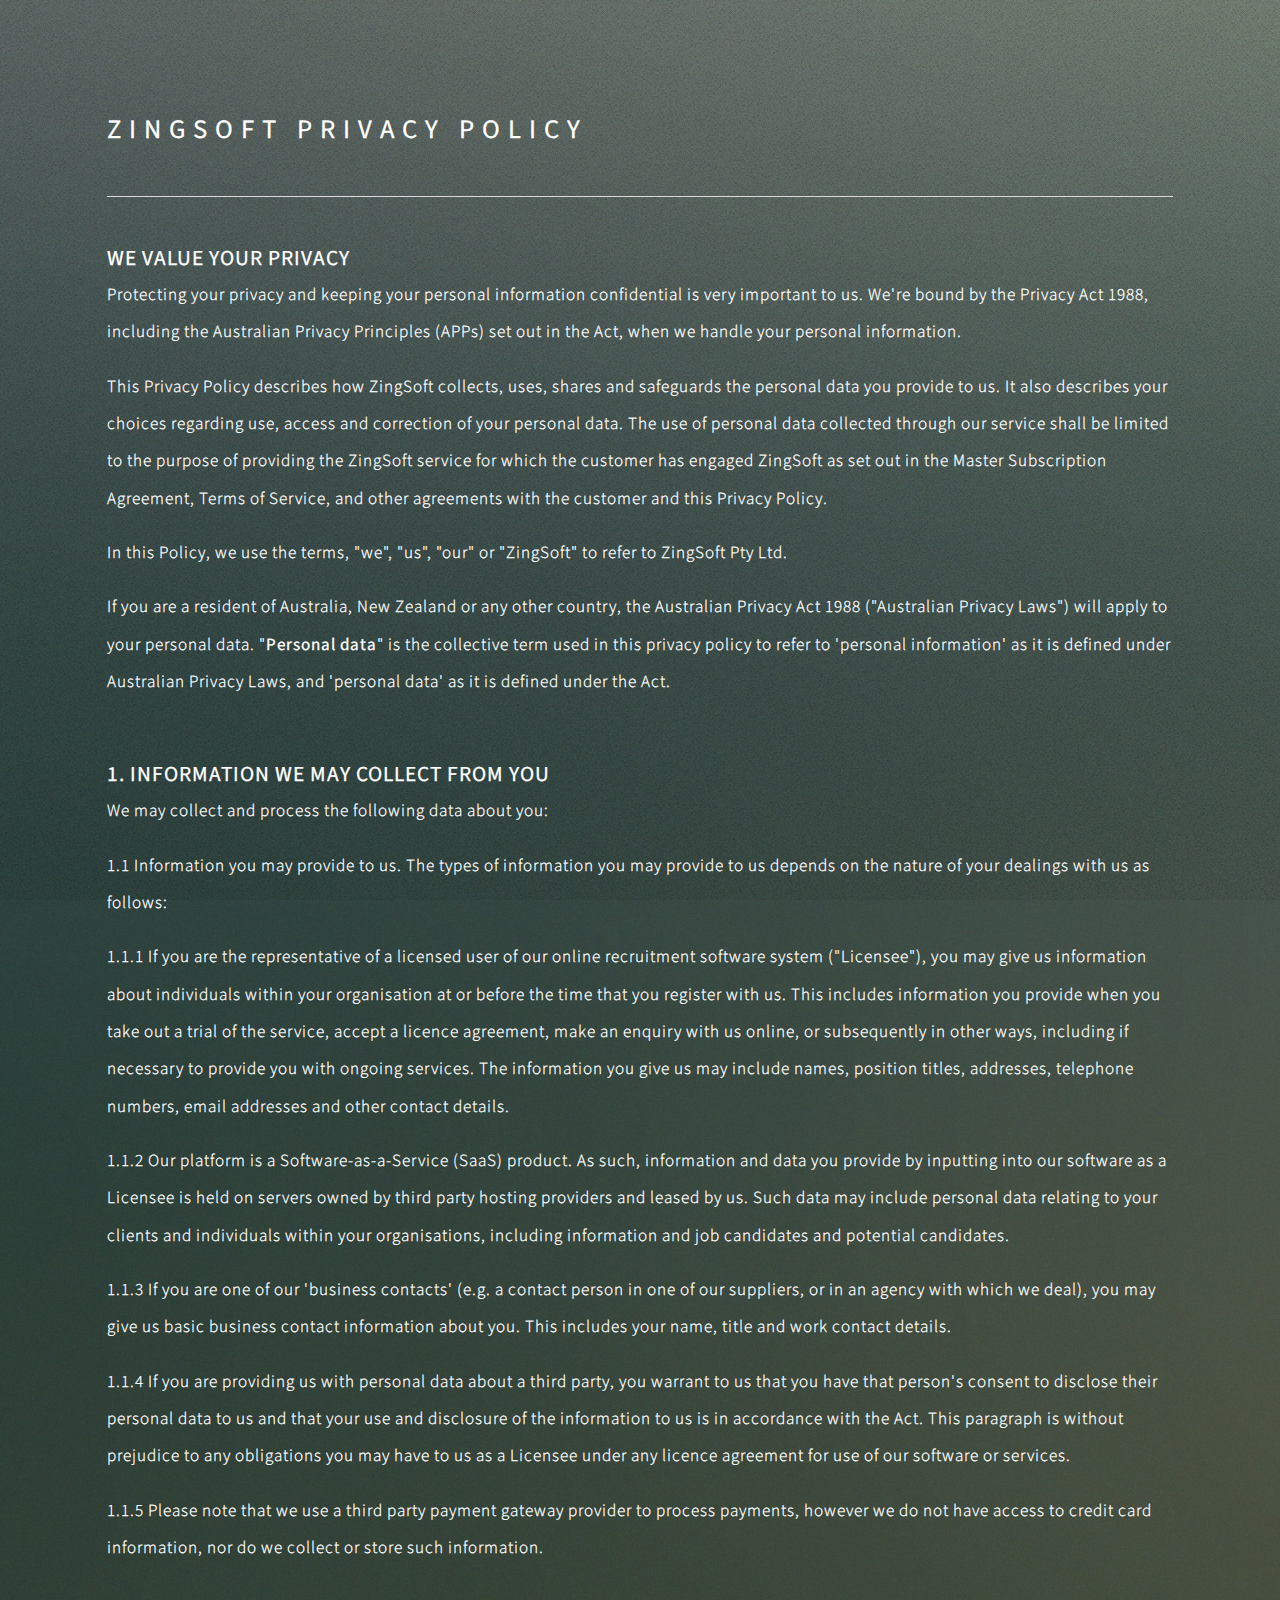
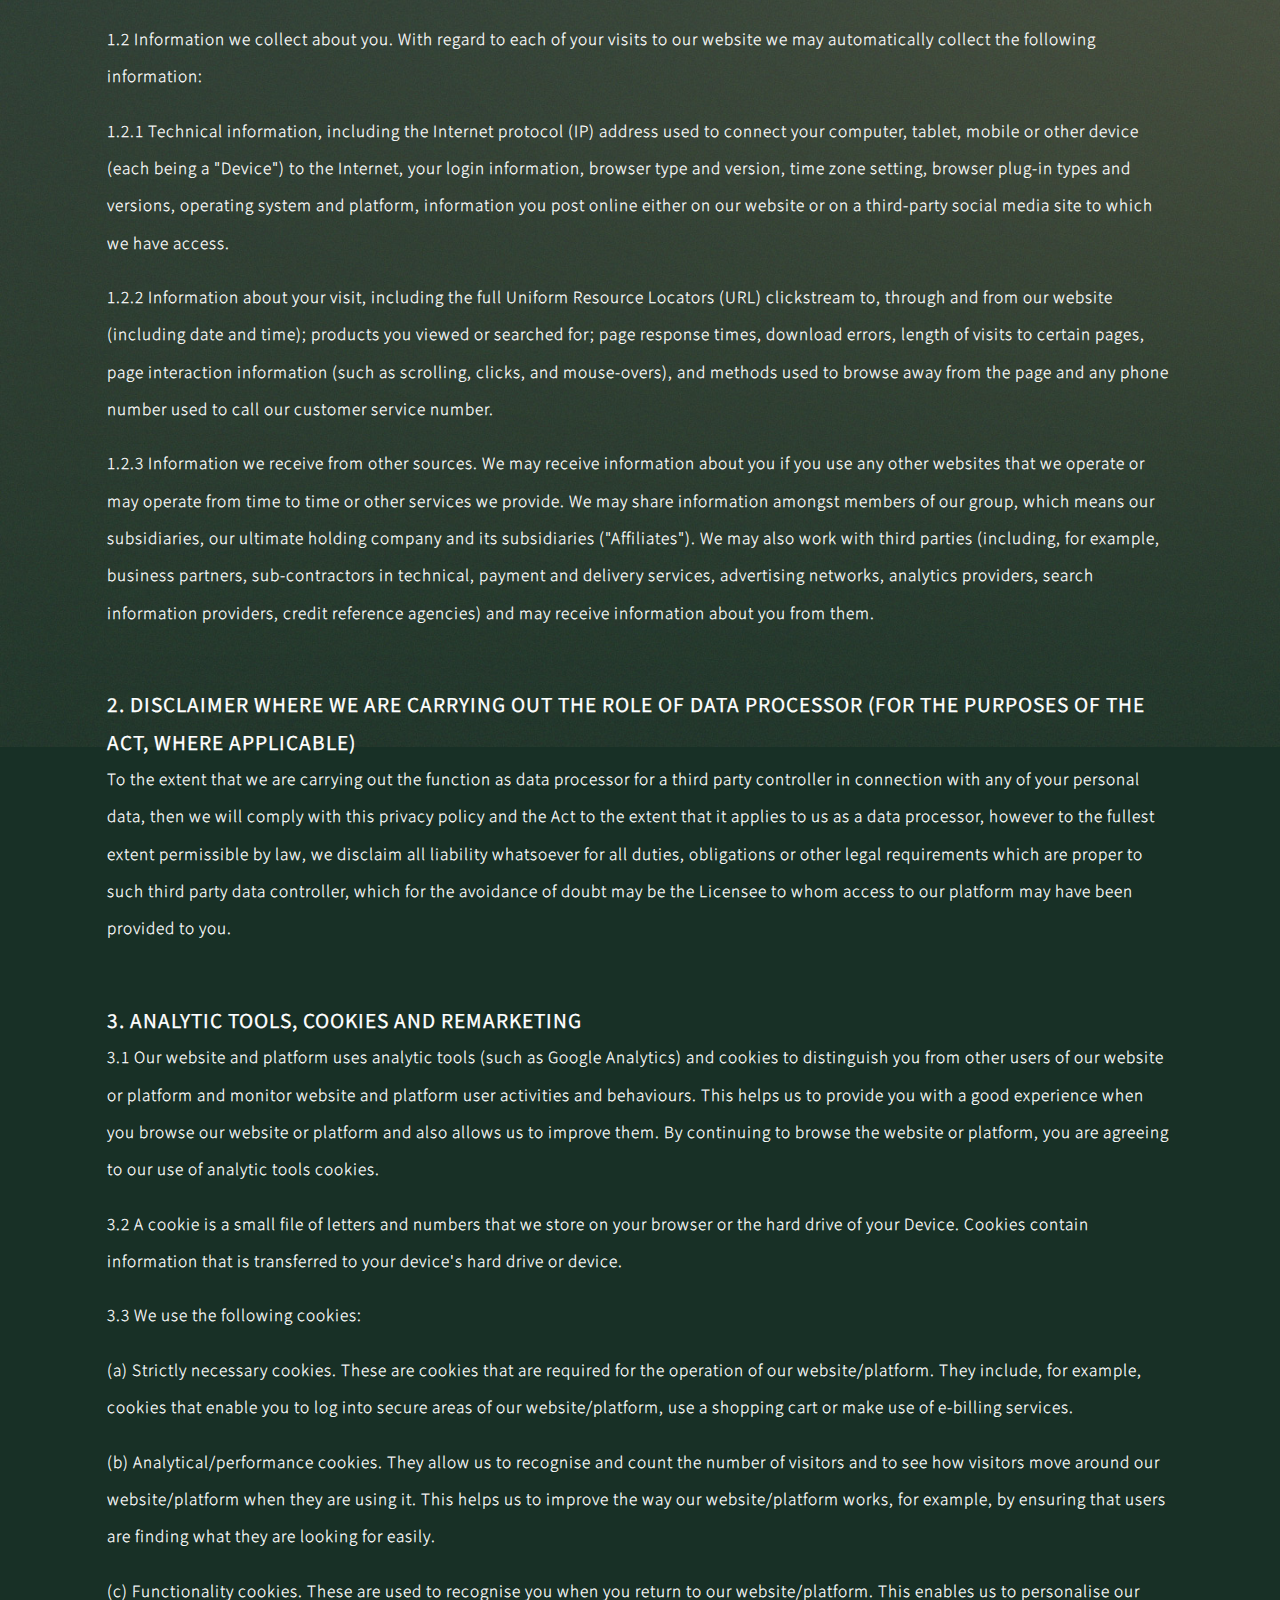
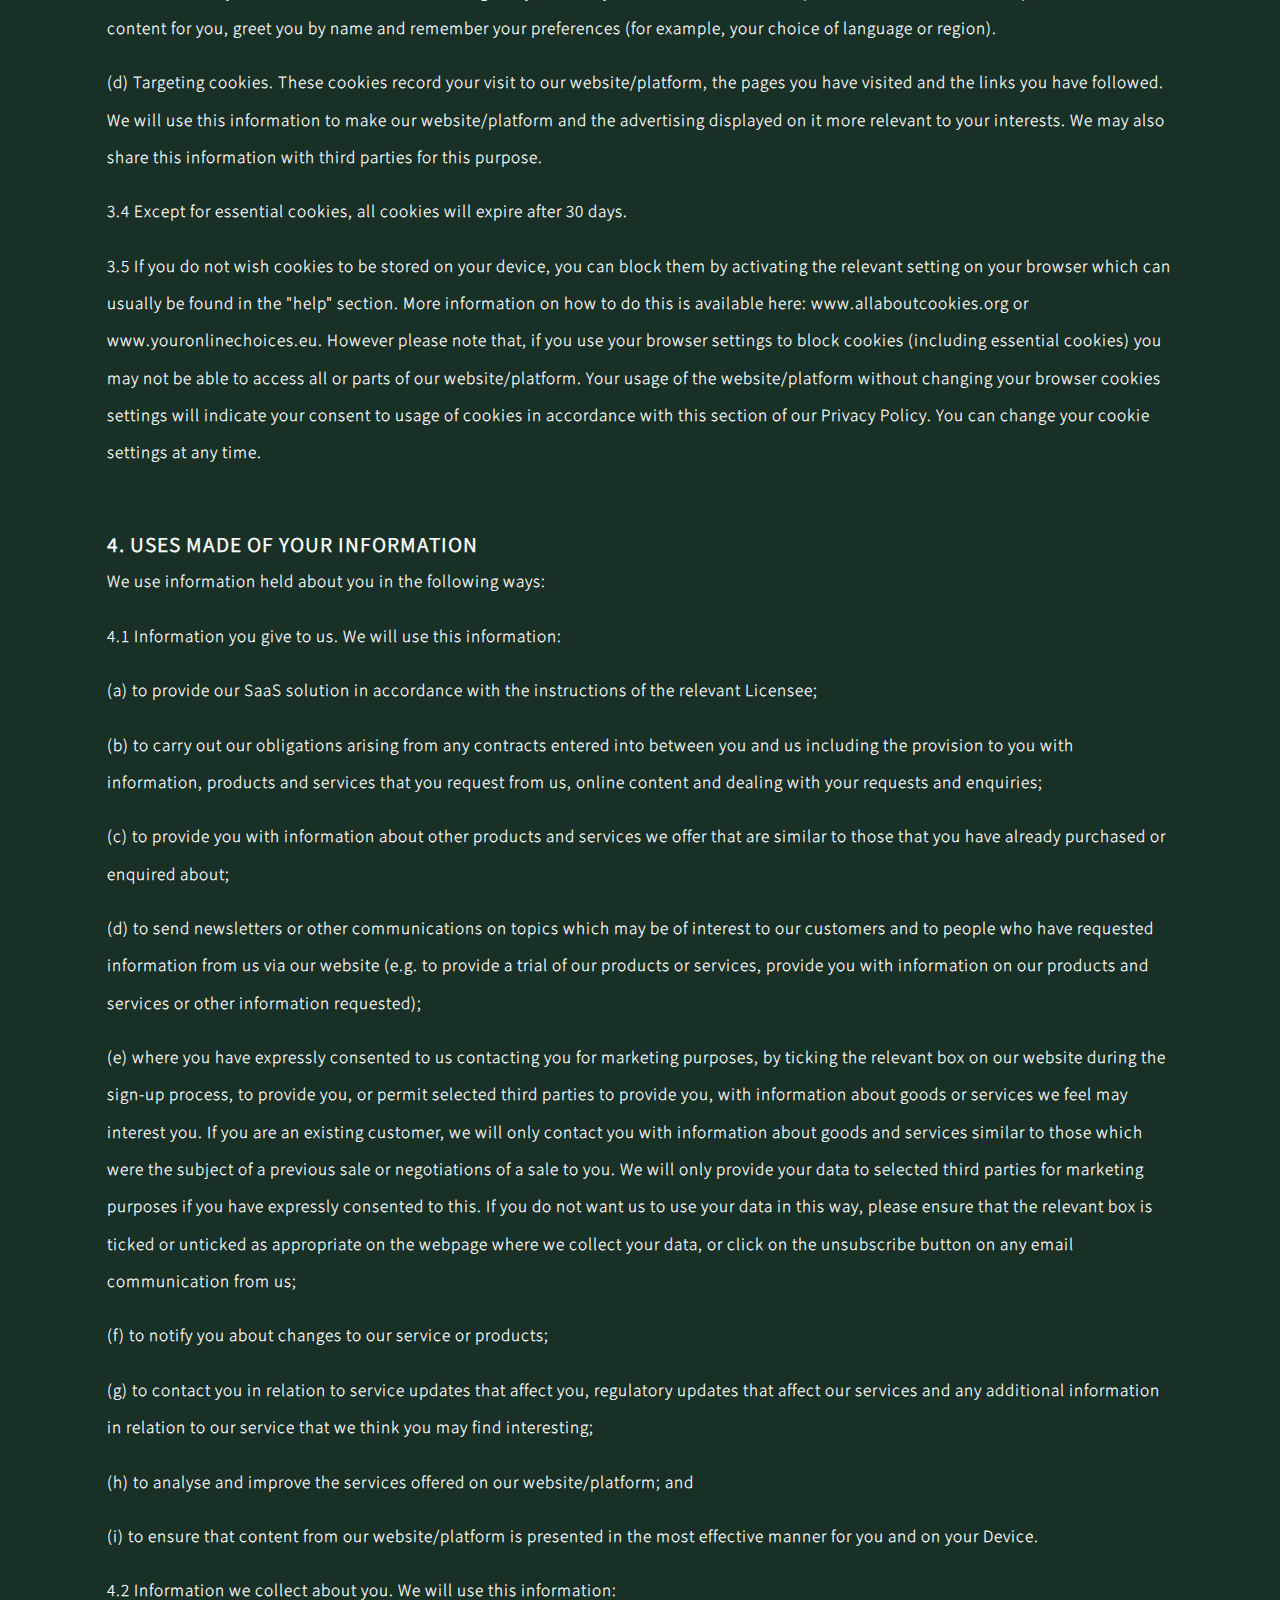
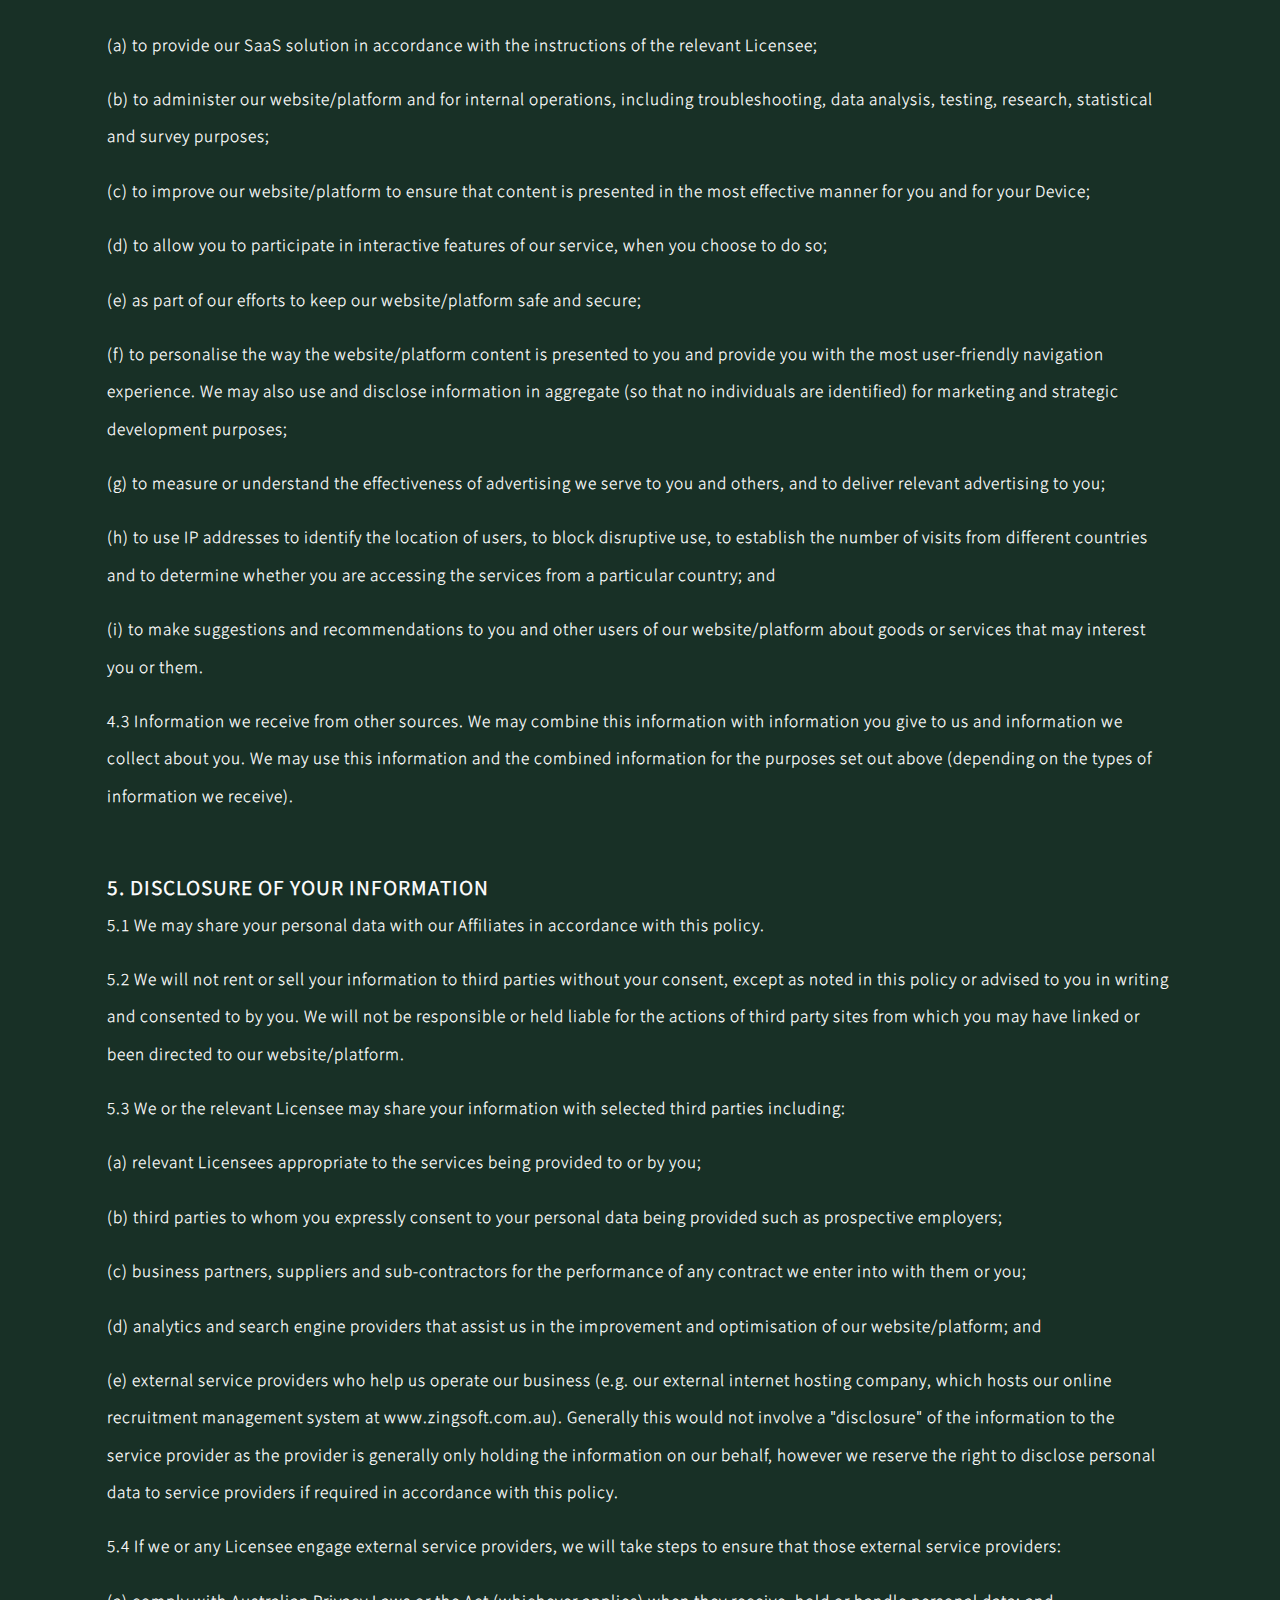
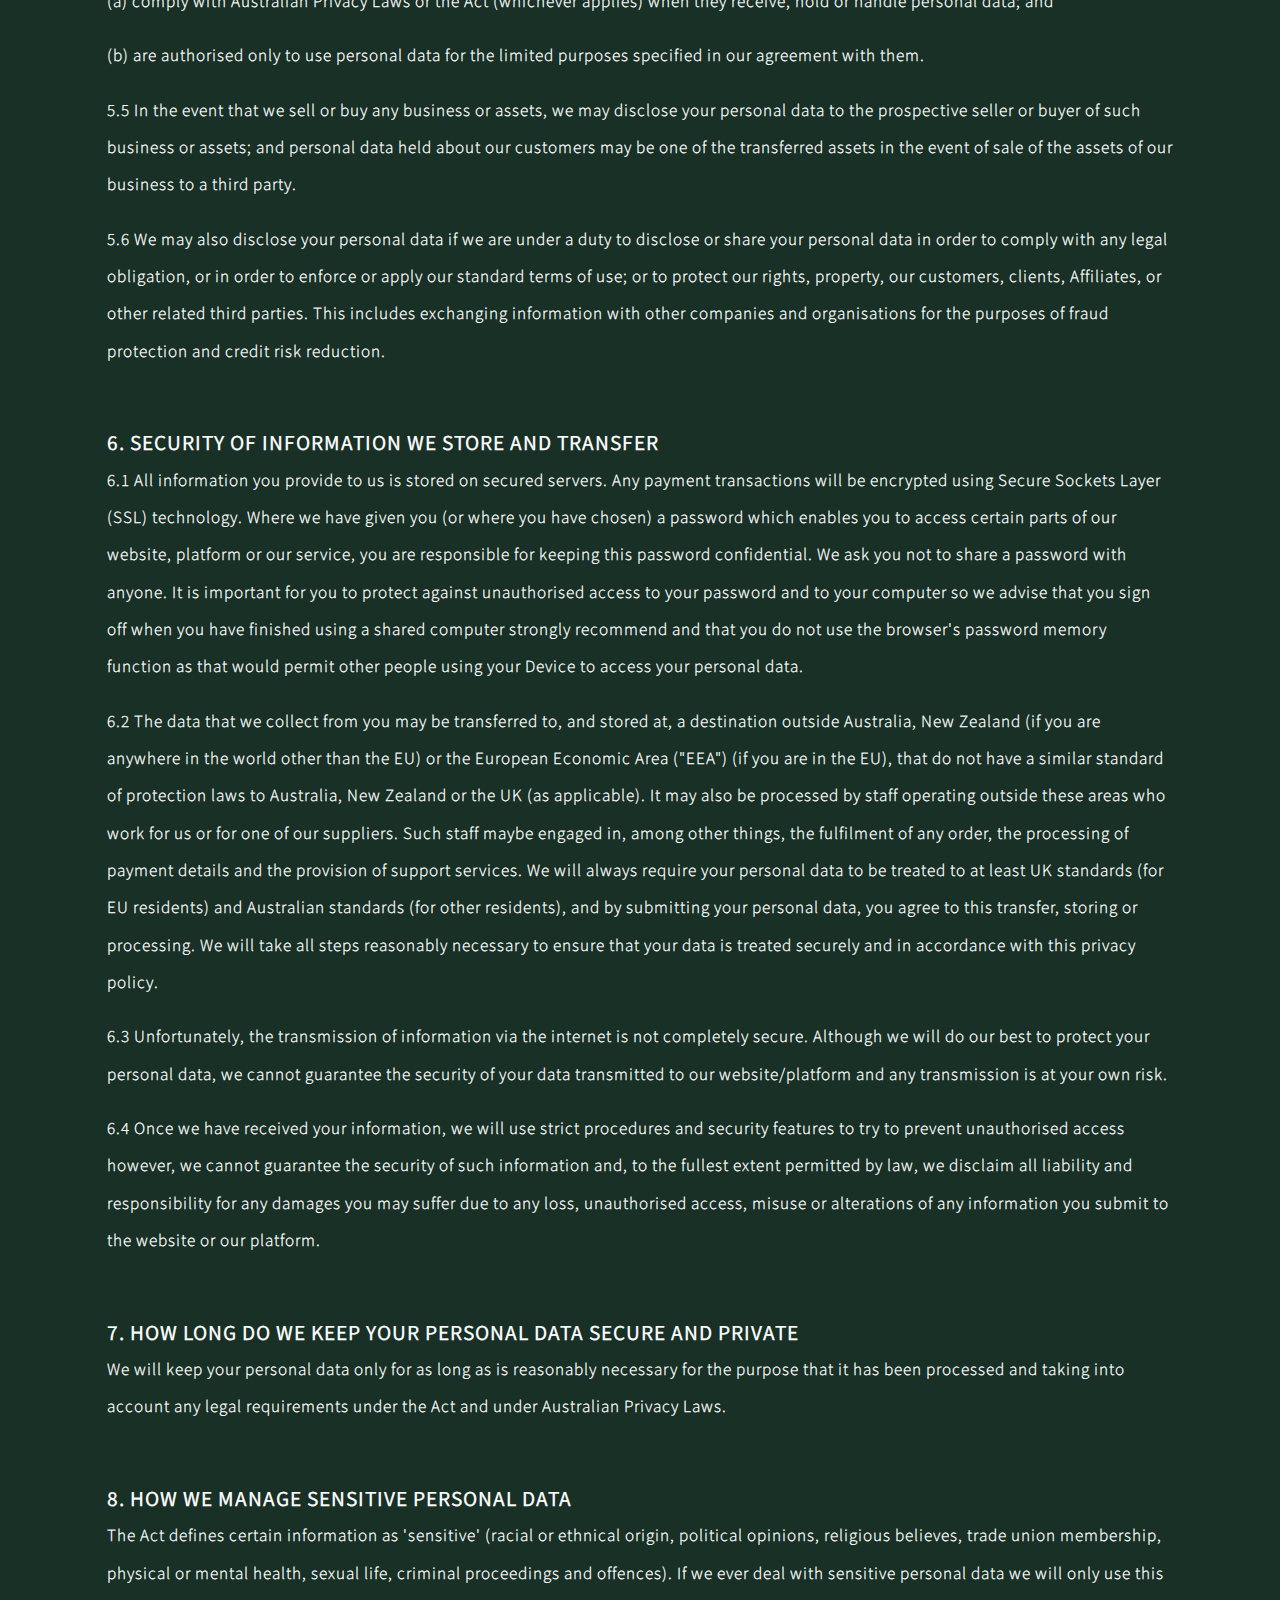
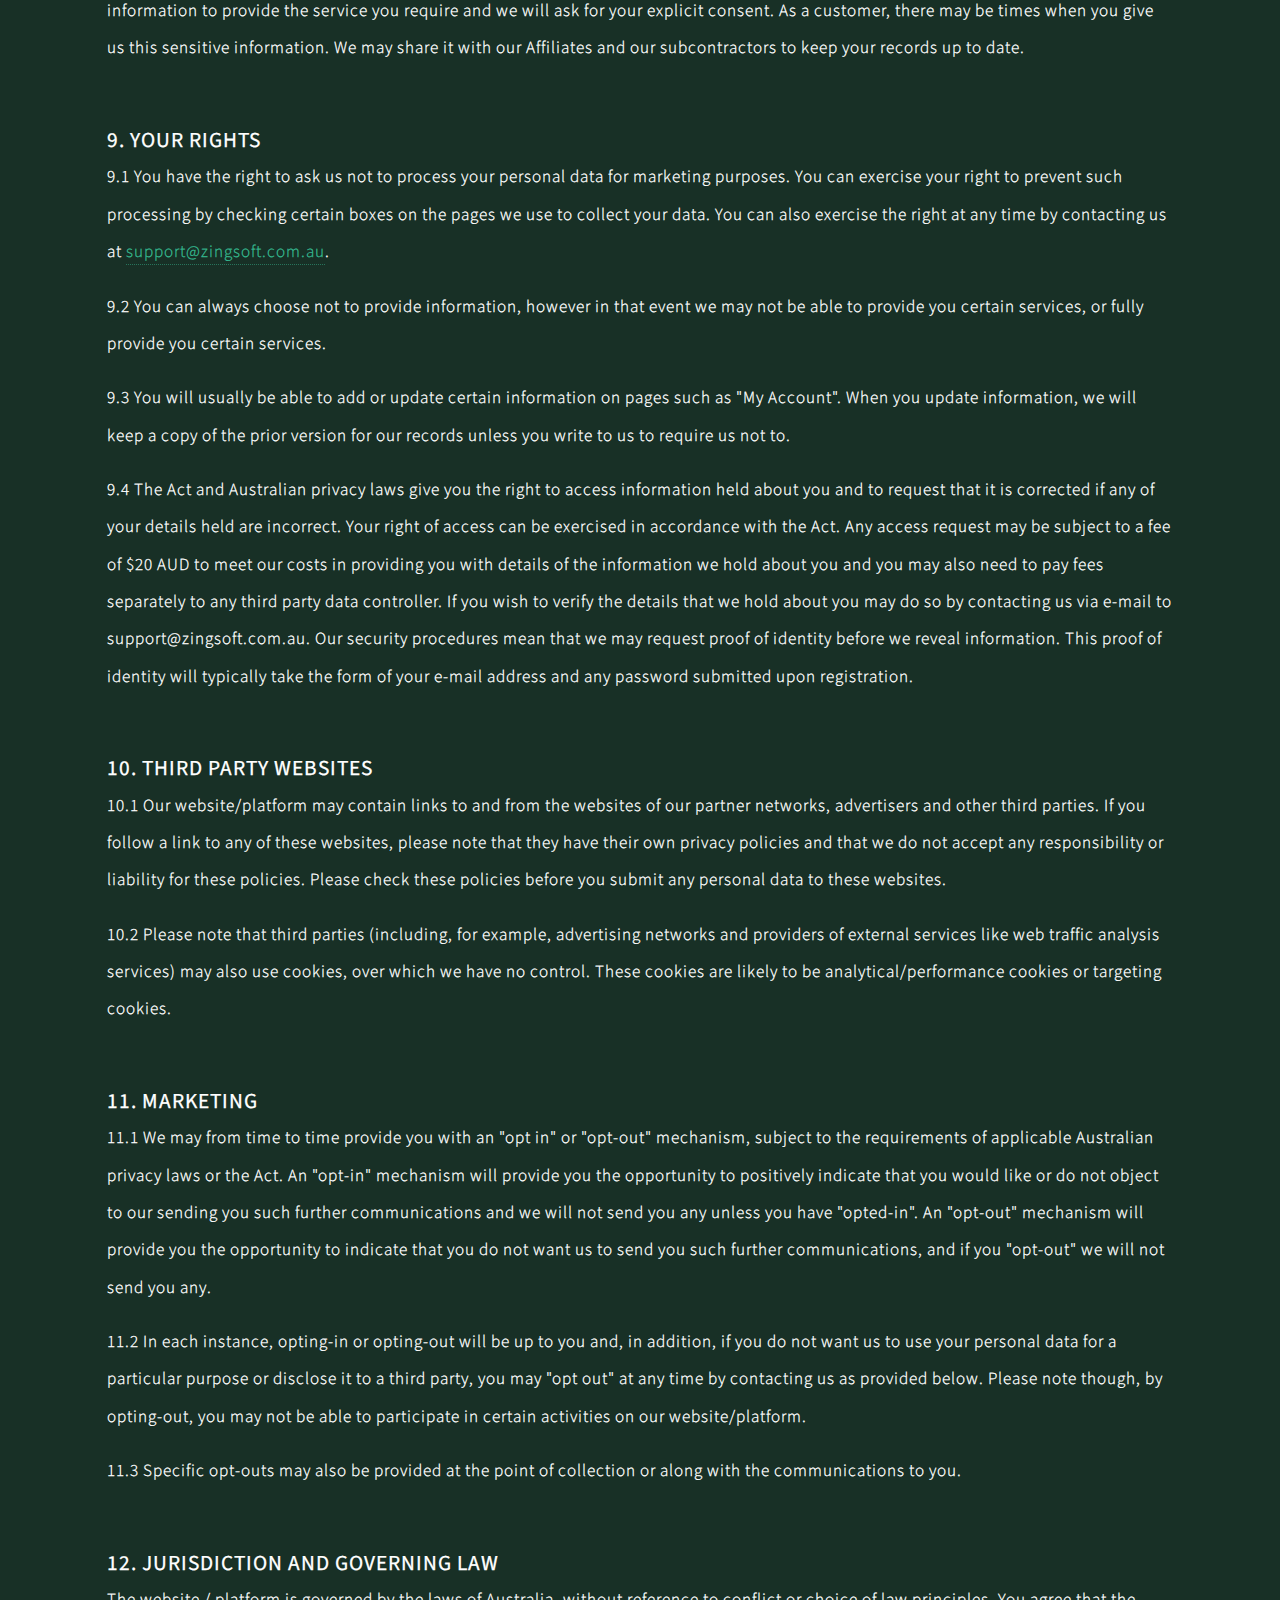
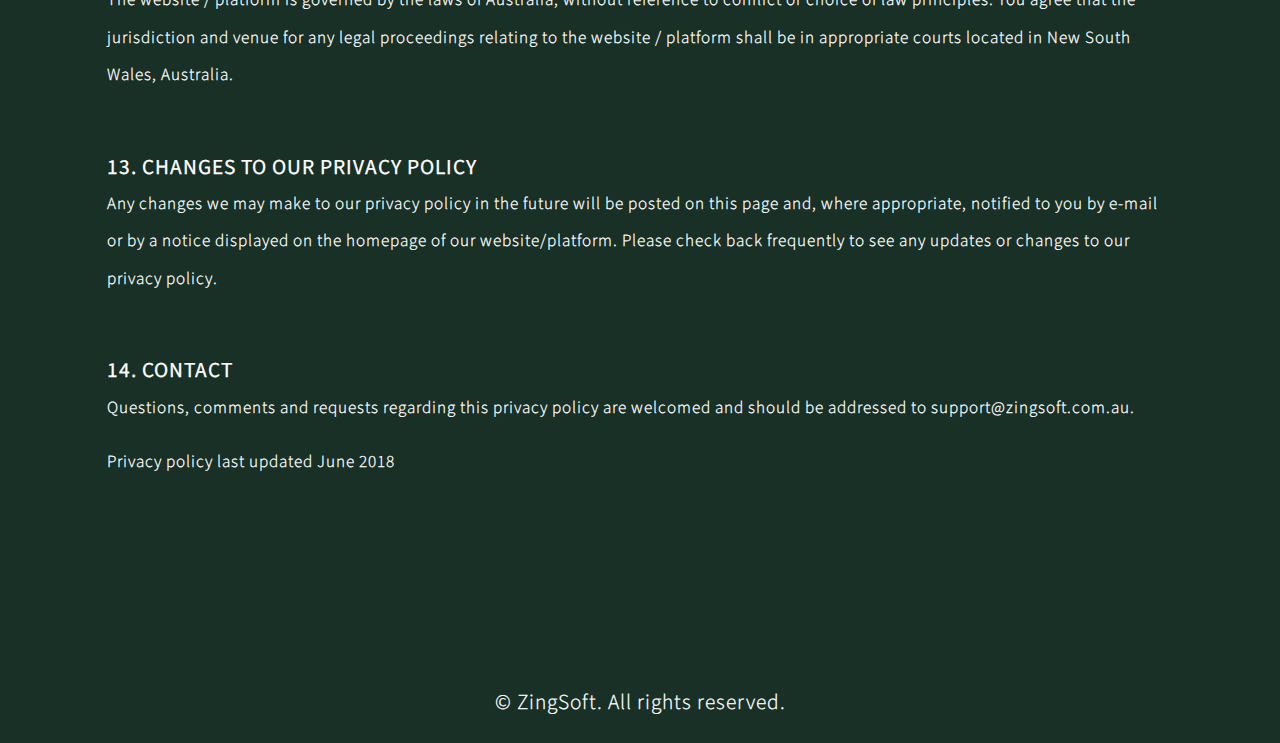
==== commit 617c2724: "updated privacy page css" ====
--- a/privacy.html
+++ b/privacy.html
@@ -1,7 +1,7 @@
 <!DOCTYPE HTML>
 <html>
 	<head>
-		<title>Overflow by HTML5 UP</title>
+		<title>Privacy Policy | ZingSoft</title>
 		<meta charset="utf-8" />
 		<meta name="viewport" content="width=device-width, initial-scale=1" />
 		<!--[if lte IE 8]><script src="assets/js/ie/html5shiv.js"></script><![endif]-->
@@ -147,12 +147,12 @@
 			<h1>14. Contact</h1>
 			<p>Questions, comments and requests regarding this privacy policy are welcomed and should be addressed to support@zingsoft.com.au.</p>
 
-			Privacy policy last updated June 2018
+			<p>Privacy policy last updated June 2018</p>
 			
 			</section>
 		</section>
 
-		<section id="footer">
+		<section id="privfooter">
 			<div class="copyright">
 				<ul class="menu">
 					<li>&copy; ZingSoft. All rights reserved.</li>
--- a/assets/css/privacy.css
+++ b/assets/css/privacy.css
@@ -15,12 +15,15 @@
 		margin-right: 5em;
 	}
 
-	#privacy h1 {
-		
-	}
-
 	#privacy p {
 		/*font-weight: 600;*/
 		font-size: 0.8em;
 		/*letter-spacing: 10px;*/
+	}
+
+	#privfooter {
+		color: #fff;
+		text-shadow: 0 0 0.5px rgba(255, 255, 255, 0.25);
+		text-align: center;
+		margin: 4.5em 0 0 0;
 	}